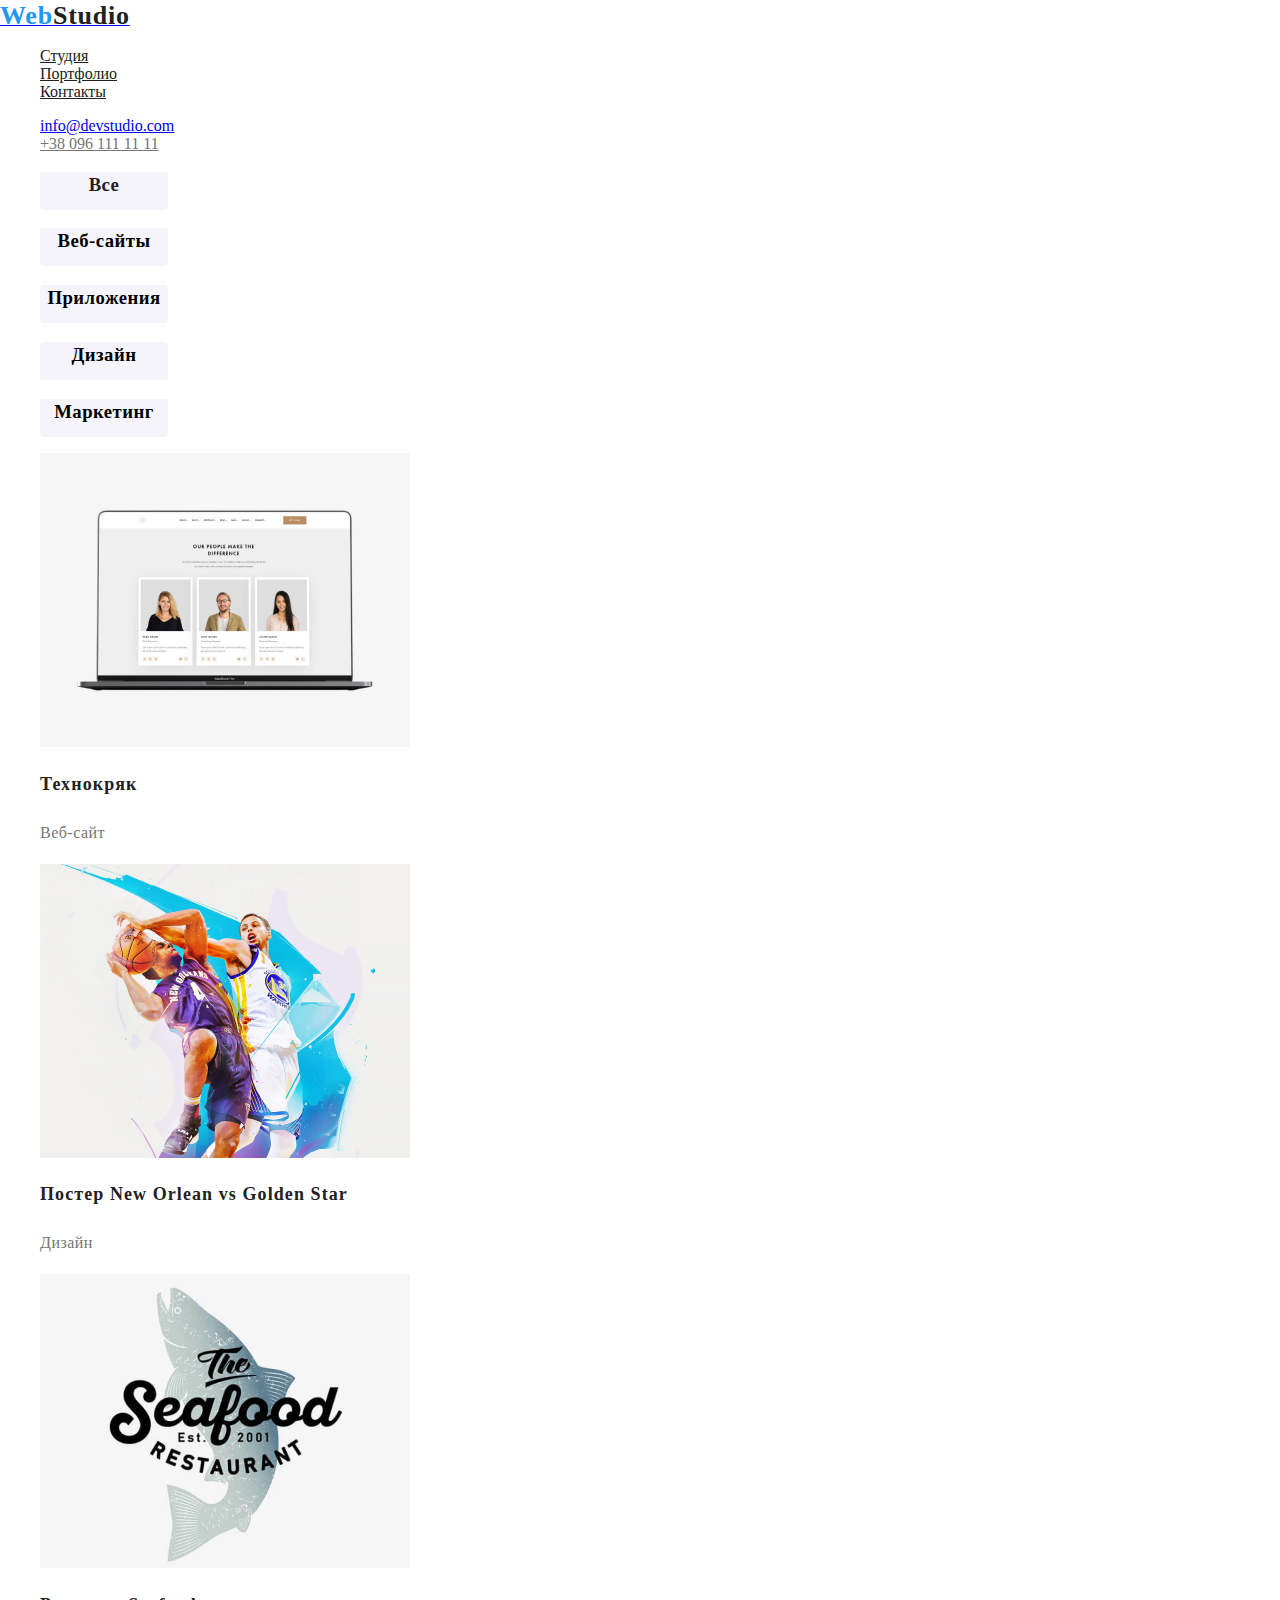
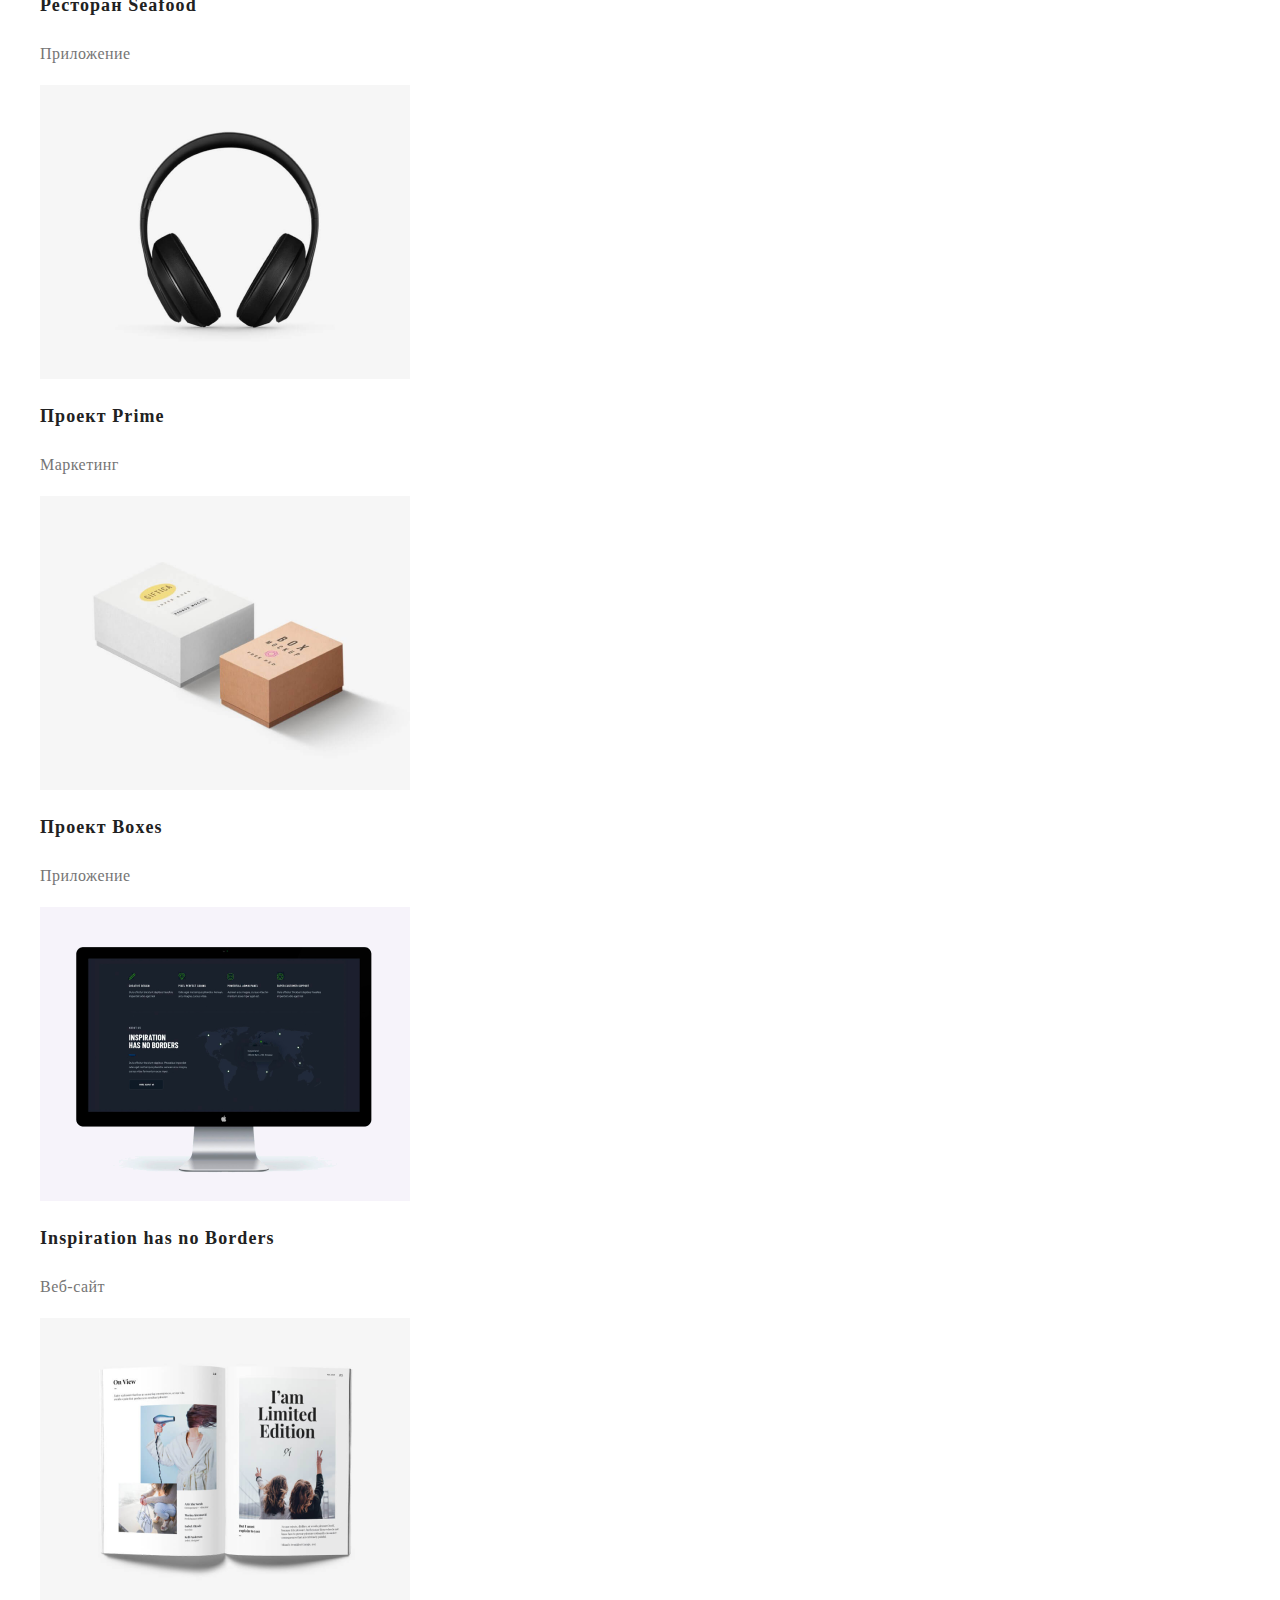
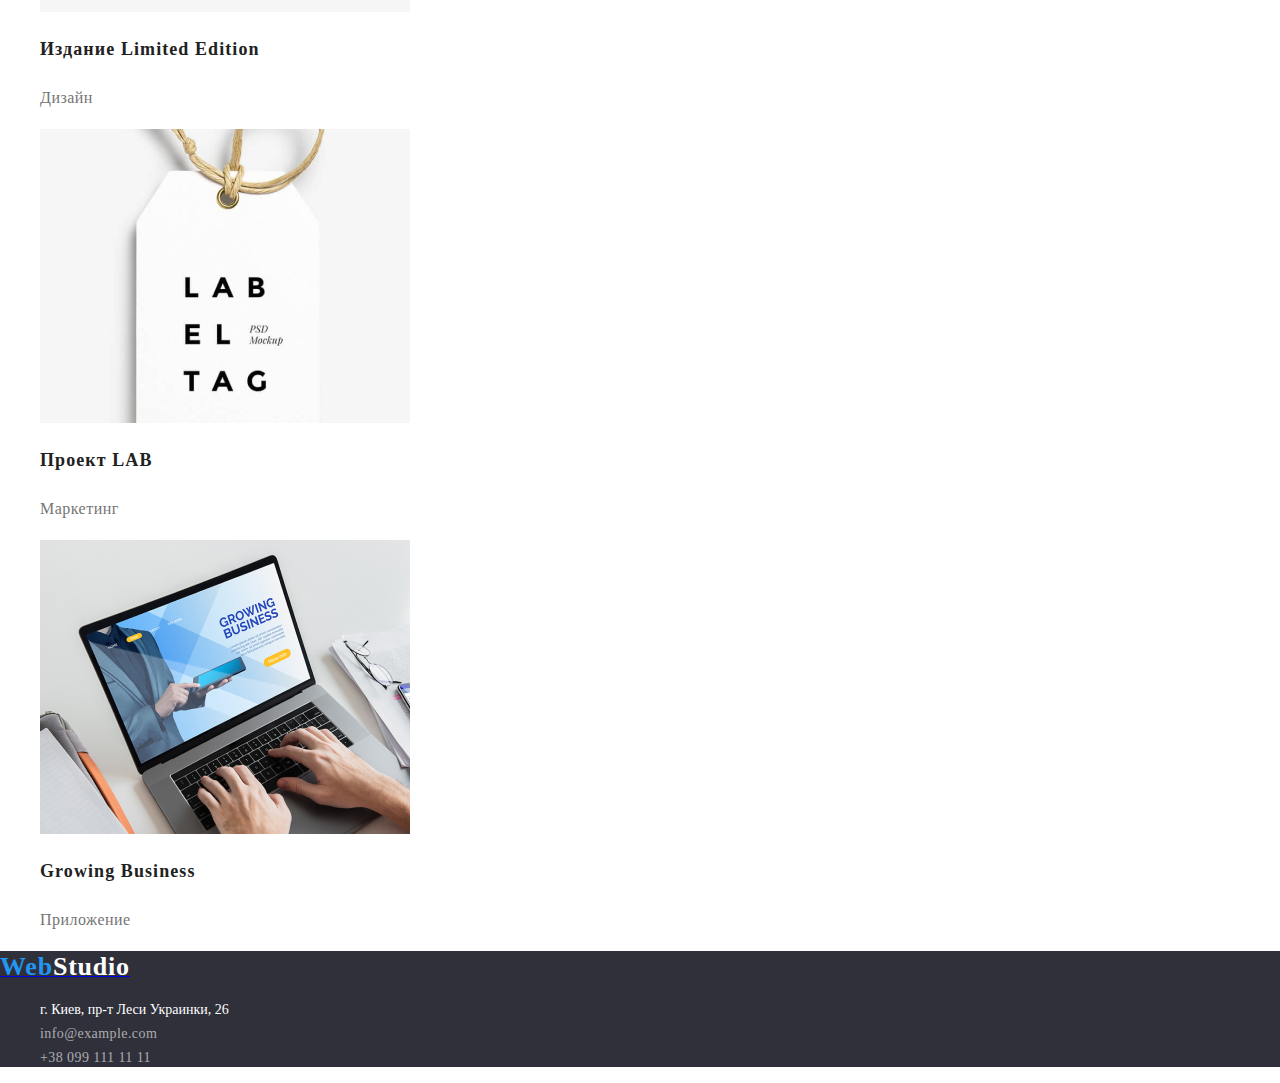
==== portfolio.html @ 40ae54cb "Update portfolio.html" ====
<!DOCTYPE html>
<html lang="ru">
<head>
    <meta charset="UTF-8">
    <meta name="viewport" content="width=device-width, initial-scale=1.0">
    <title>Portfolio</title>
    <link rel="stylesheet" href="./css/styles.css">
    <link rel="preconnect" href="https://fonts.gstatic.com">
    <link rel="stylesheet" href="https://cdnjs.cloudflare.com/ajax/libs/modern-normalize/1.0.0/modern-normalize.min.css"
        integrity="sha512-ISS7cAi1PEhQ8jnbJpJZMd29NlhNj4AWYyLOSp2CE/CsHxTCu+r+t0D2yoJudVrd0/8fTVPUVDzY5Tvli75u/g=="
        crossorigin="anonymous" />
</head>
<body>
<!--Шапка страницы-->
<header>
    <nav>
        <a href="/"> <span class="logo-blue">Web</span><span class="logo">Studio</span></a>
        <ul class="site-nav list">
            <li><a href="/index.html" class="link">Студия</a></li>
            <li><a href="/portfolio.html" class="link"> Портфолио</a></li>
            <li><a href="" class="link"> Контакты</a></li>
        </ul>
    </nav>
    <ul>
        <li><a href="mailto:info@devstudio.com"> info@devstudio.com</a></li>
        <li><a href="tel:+380961111111" class="phone">+38 096 111 11 11</a></li>
    </ul>
</header>
<section>
    <ul class="nomber">
        <li class="nomber-all"> <h3 class="link"> Все </h3> </li>
        <li class="nomber-veb"><h3 class="link">Веб-сайты</h3> </li>
        <li class="nomber-application"><h3 class="link">Приложения</h3> </li>
        <li class="nomber-design"><h3 class="link">Дизайн</h3> </li>
        <li class="nomber-marketing"><h3 class="link">Маркетинг</h3> </li>
    </ul>
</section>
<section class="text">
    <ul>
        <li>
            <img src="img/5.png" alt="изображен ноутбук с 3мя работниками">
        <h2 class="text2">Технокряк</h2>
        <p class="text3">Веб-сайт</p>
    </li>
    </ul>
    <ul>
        <li>
            <img src="img/6.png" alt="2 баскетболиста">
        <h2 class="text2">Постер New Orlean vs Golden Star</h2>
        <p class="text3">Дизайн</p>
    </li>
    </ul>
    <ul>
        <li>
            <img src="img/7.png" alt="аватар-рыба">
        <h2 class="text2">Ресторан Seafood</h2>
        <p class="text3">Приложение</p>
    </li>
    </ul>
    <ul>
        <li>
            <img src="img/8.png" alt="рисунок наушников">
        <h2 class="text2">Проект Prime</h2>
        <p class="text3">Маркетинг</p>
    </li>
    </ul>
    <ul>
        <li>
            <img src="img/9.png" alt="2 коробки">
        <h2 class="text2">Проект Boxes</h2>
        <p class="text3">Приложение</p>
    </li>
    </ul>
    <ul>
        <li>
            <img src="img/10.png" alt="монитор с картой">
        <h2 class="text2">Inspiration has no Borders</h2>
        <p class="text3">Веб-сайт</p>
    </li>
    </ul>
    <ul>
        <li>
            <img src="img/11.png" alt="раскрытая книга">
        <h2 class="text2">Издание Limited Edition</h2>
        <p class="text3">Дизайн</p>
    </li>
    </ul>
    <ul>
        <li>
            <img src="img/12.png" alt="бирка с 3 строками текста">
        <h2 class="text2">Проект LAB</h2>
        <p class="text3">Маркетинг</p>
    </li>
    </ul>
    <ul>
        <li>
            <img src="img/14.png" alt="открытый ноут, и руки человека на клаве">
        <h2 class="text2">Growing Business</h2>
        <p class="text3">Приложение</p>
    </li>
    </ul>
</section>
<!--Футер -->
<footer class="footer">
    <a href="/"> <span class="logo-blue">Web</span><span class="logo-whight">Studio</span></a>
    <ul>
        <li>
            <address class="address">г. Киев, пр-т Леси Украинки, 26</address>
        </li>
        <li class="mail">info@example.com</li>
        <li class="tel">+38 099 111 11 11</li>
    </ul>
</footer>
</body>
</html>
---- css/styles.css ----
/* Цвет основного текста #757575 */
/* Цвет вторичного текста #212121 */
/* Цвет основного фона белый  #E5E5E5 */
/* Цвет вторичного фона темный  #2F303A */
/* Цвет фона секции Команда-серый #F5F4FA */
/* Акцент  текст синий #2196F3 */
:root {
  --primary-text-color: #757575;
  --title-text-color: #212121;
  --accent-color: #2196f3;
  --background-color: #2f303a;
}
li {
  list-style-type: none;
}
body {
  margin: 0;
  font: Roboto;
}

.site-nav {
  color: var(--title-text-color);
}
.phone {
  color: var(--primary-text-color);
}
/* WebStudio */
.logo-blue {
  color: var(--accent-color);
  font: Raleway, sans-serfit;
  font-size: 26px;
  font-style: normal;
  font-weight: 700;
  line-height: 31px;
  letter-spacing: 0.03em;
  text-align: left;
}
.logo {
  color: var(--title-text-color);
  font-family: Oleo Script;
  font-size: 26px;
  font-style: normal;
  font-weight: 700;
  line-height: 31px;
  letter-spacing: 0.03em;
  text-align: left;
}
.site-nav .link {
  color: var(--title-text-color);
}
.site-nav .link:hover,
.site-nav .link:focus {
  color: var(--accent-color);
}
/* Герой */
.section-hero {
  background-color: var(--background-color);
}
/* Второй блок-work */
.work-name {
  width: 700;
  left: 215px;
  top: 774px;
  font-style: normal;
  font-size: 14px;
  line-height: 16px;
  letter-spacing: 0.03em;
}
.work-text {
  color: var(--primary-text-color);
  width: 400;
  height: 75px;
  left: 215px;
  top: 800px;
  font-style: normal;
  font-size: 14px;
  line-height: 24px;
  letter-spacing: 0.03em;
}

/* Эффективные решения для вашего бизнеса */
.section-text {
  color: white;
  font-style: normal;
  font-weight: 900;
  font-size: 44px;
  line-height: 60px;
  text-align: center;
}
.section-text1 {
  color: white;
  background: #2196f3;
  box-shadow: 0px 4px 4px rgba(0, 0, 0, 0.15);
  border-radius: 4px;
  width: 200px;
  height: 50px;
  left: 700px;
  top: 430px;
}
/* Чем мы занимаемся */
.title-text {
  width: 700;
  height: 42px;
  left: 612px;
  top: 969px;
  font-style: normal;
  font-size: 36px;
  line-height: 42px;
  text-align: center;
  letter-spacing: 0.03em;
  color: #212121;
}
/* Наша КОМАНДА */
.team {
  color: var(--title-text-color);
  font-style: normal;
  font-weight: 500;
  font-size: 16px;
  line-height: 19px;
  letter-spacing: 0.03em;
}
.specialty {
  color: var(--primary-text-color);
  font-style: normal;
  font-weight: normal;
  font-size: 16px;
  line-height: 19px;
}
/* Футер */
footer {
  background: #2f303a;
}
.logo-whight {
  color: white;
  font: Oleo Script;
  font-size: 26px;
  font-style: normal;
  font-weight: 700;
  line-height: 31px;
  letter-spacing: 0.03em;
  text-align: left;
}
.address {
  color: #fff;
  font-style: normal;
  font-weight: normal;
  font-size: 14px;
  line-height: 24px;
}
.mail {
  font-style: normal;
  font-weight: normal;
  font-size: 14px;
  line-height: 24px;
  letter-spacing: 0.03em;
  color: rgba(255, 255, 255, 0.6);
}
.tel {
  color: rgba(255, 255, 255, 0.6);
  height: 21px;
  width: 231px;
  left: 215px;
  top: 1799px;
  border-radius: nullpx;
  font-size: 14px;
  font-style: normal;
  font-weight: 400;
  line-height: 24px;
  letter-spacing: 0.03em;
  text-align: left;
}

/* Портфолио */
.nomber-all .link:hover,
.nomber-all .link:focus {
  color: var(--accent-color);
}
.nomber-all {
  color: var(--title-text-color);
  font-size: 16px;
  font-style: normal;
  font-weight: 500;
  line-height: 26px;
  letter-spacing: 0.03em;
  background: #f5f4fa;
  border-radius: 4px;
  width: 128px;
  height: 38px;
  left: 576px;
  top: 174px;
  text-align: center;
}
.nomber-veb .link:hover,
.nomber-veb .link:focus {
  color: var(--accent-color);
}
.nomber-veb {
  font-size: 16px;
  font-style: normal;
  font-weight: 500;
  line-height: 26px;
  letter-spacing: 0.03em;
  text-align: center;
  width: 128px;
  height: 38px;
  left: 576px;
  top: 174px;

  background: #f5f4fa;
  border-radius: 4px;
}
.nomber-application .link:hover,
.nomber-application .link:focus {
  color: var(--accent-color);
}
.nomber-application {
  font-size: 16px;
  font-style: normal;
  font-weight: 500;
  line-height: 26px;
  letter-spacing: 0.03em;
  text-align: center;
  width: 128px;
  height: 38px;
  left: 576px;
  top: 174px;

  background: #f5f4fa;
  border-radius: 4px;
}
.nomber-design .link:hover,
.nomber-design .link:focus {
  color: var(--accent-color);
}
.nomber-design {
  font-size: 16px;
  font-style: normal;
  font-weight: 500;
  line-height: 26px;
  letter-spacing: 0.03em;
  text-align: center;
  width: 128px;
  height: 38px;
  left: 576px;
  top: 174px;

  background: #f5f4fa;
  border-radius: 4px;
}
.nomber-marketing .link:hover,
.nomber-marketing .link:focus {
  color: var(--accent-color);
}
.nomber-marketing {
  font-size: 16px;
  font-style: normal;
  font-weight: 500;
  line-height: 26px;
  letter-spacing: 0.03em;
  text-align: center;
  width: 128px;
  height: 38px;
  left: 576px;
  top: 174px;

  background: #f5f4fa;
  border-radius: 4px;
}

/* Сектор текст и картинки */
.text2 {
  color: var(--title-text-color);
  height: 36px;
  width: 322px;
  left: 239px;
  top: 1444px;
  font-size: 18px;
  font-style: normal;
  font-weight: 700;
  line-height: 36px;
  letter-spacing: 0.06em;
  text-align: left;
}
.text3 {
  color: var(--primary-text-color);
  height: 30px;
  width: 322px;
  left: 239px;
  top: 1484px;
  font-size: 16px;
  font-style: normal;
  font-weight: 400;
  line-height: 30px;
  letter-spacing: 0.03em;
  text-align: left;
}
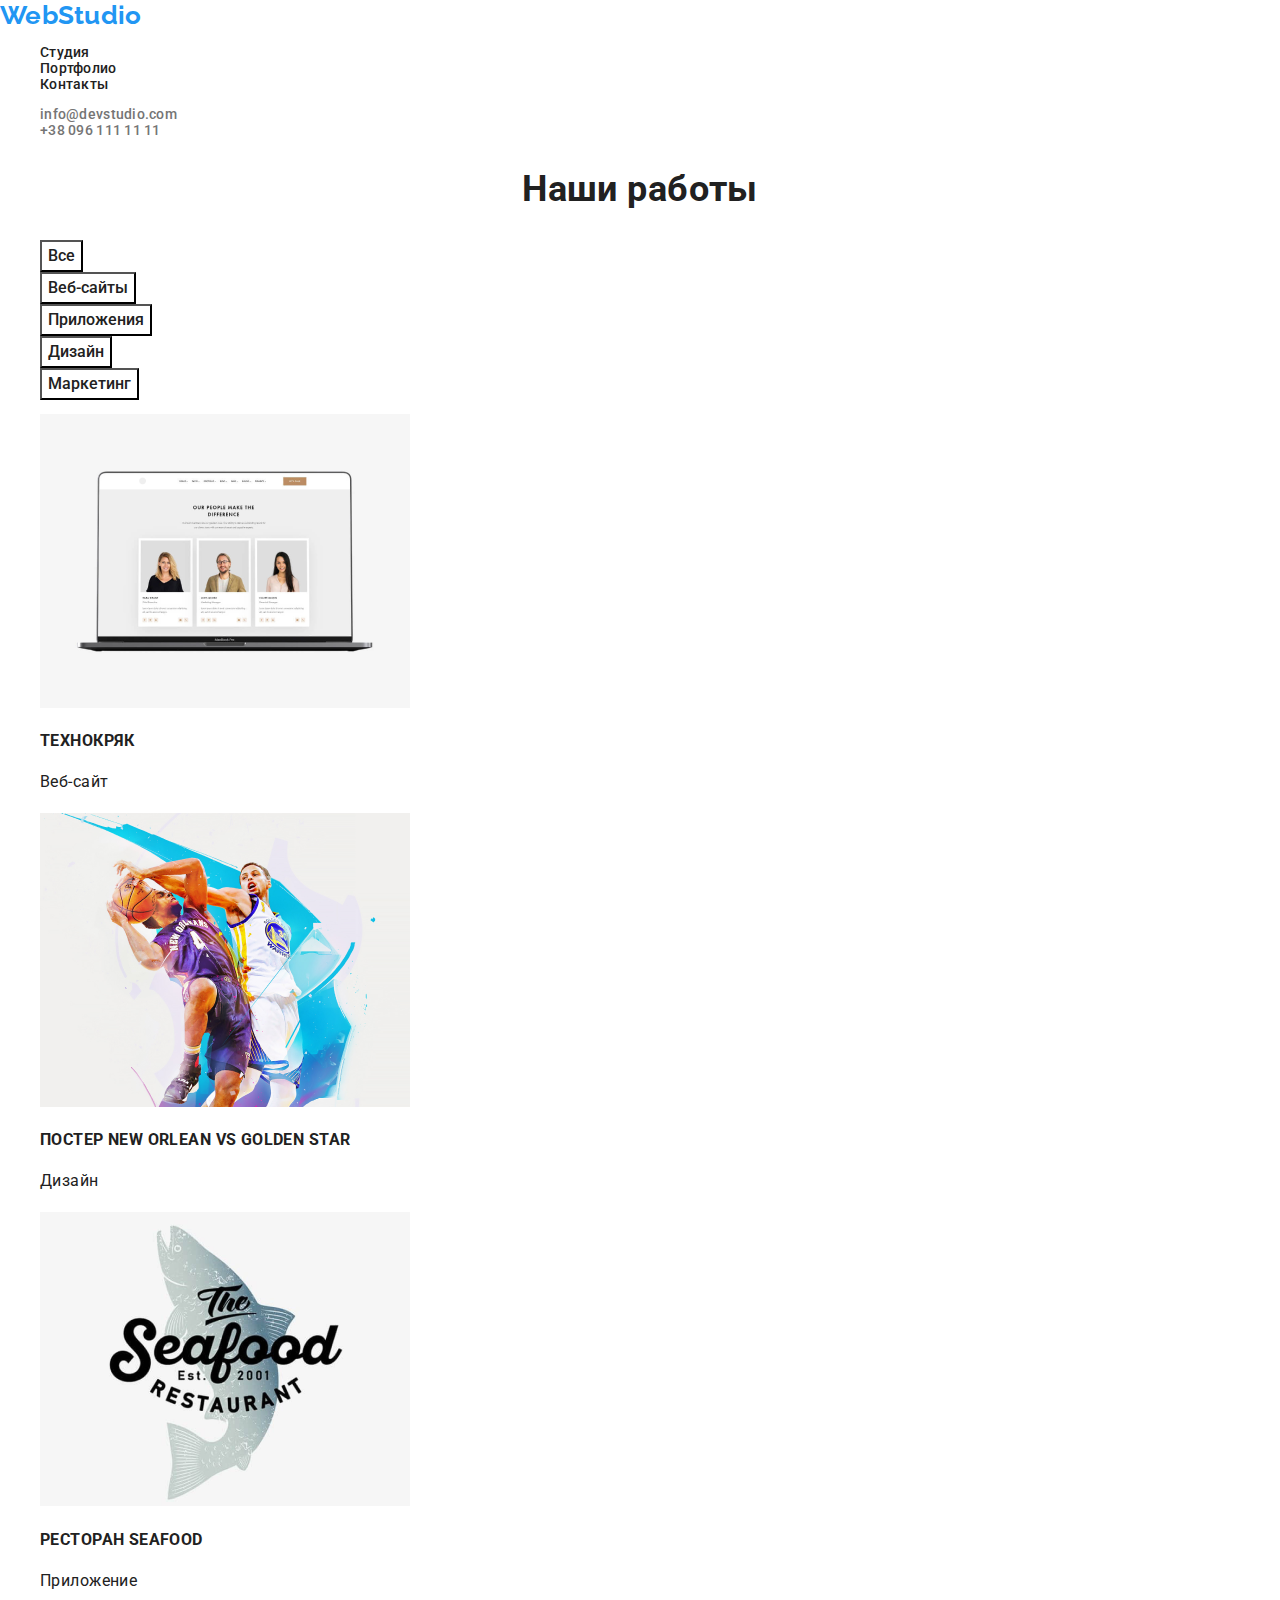
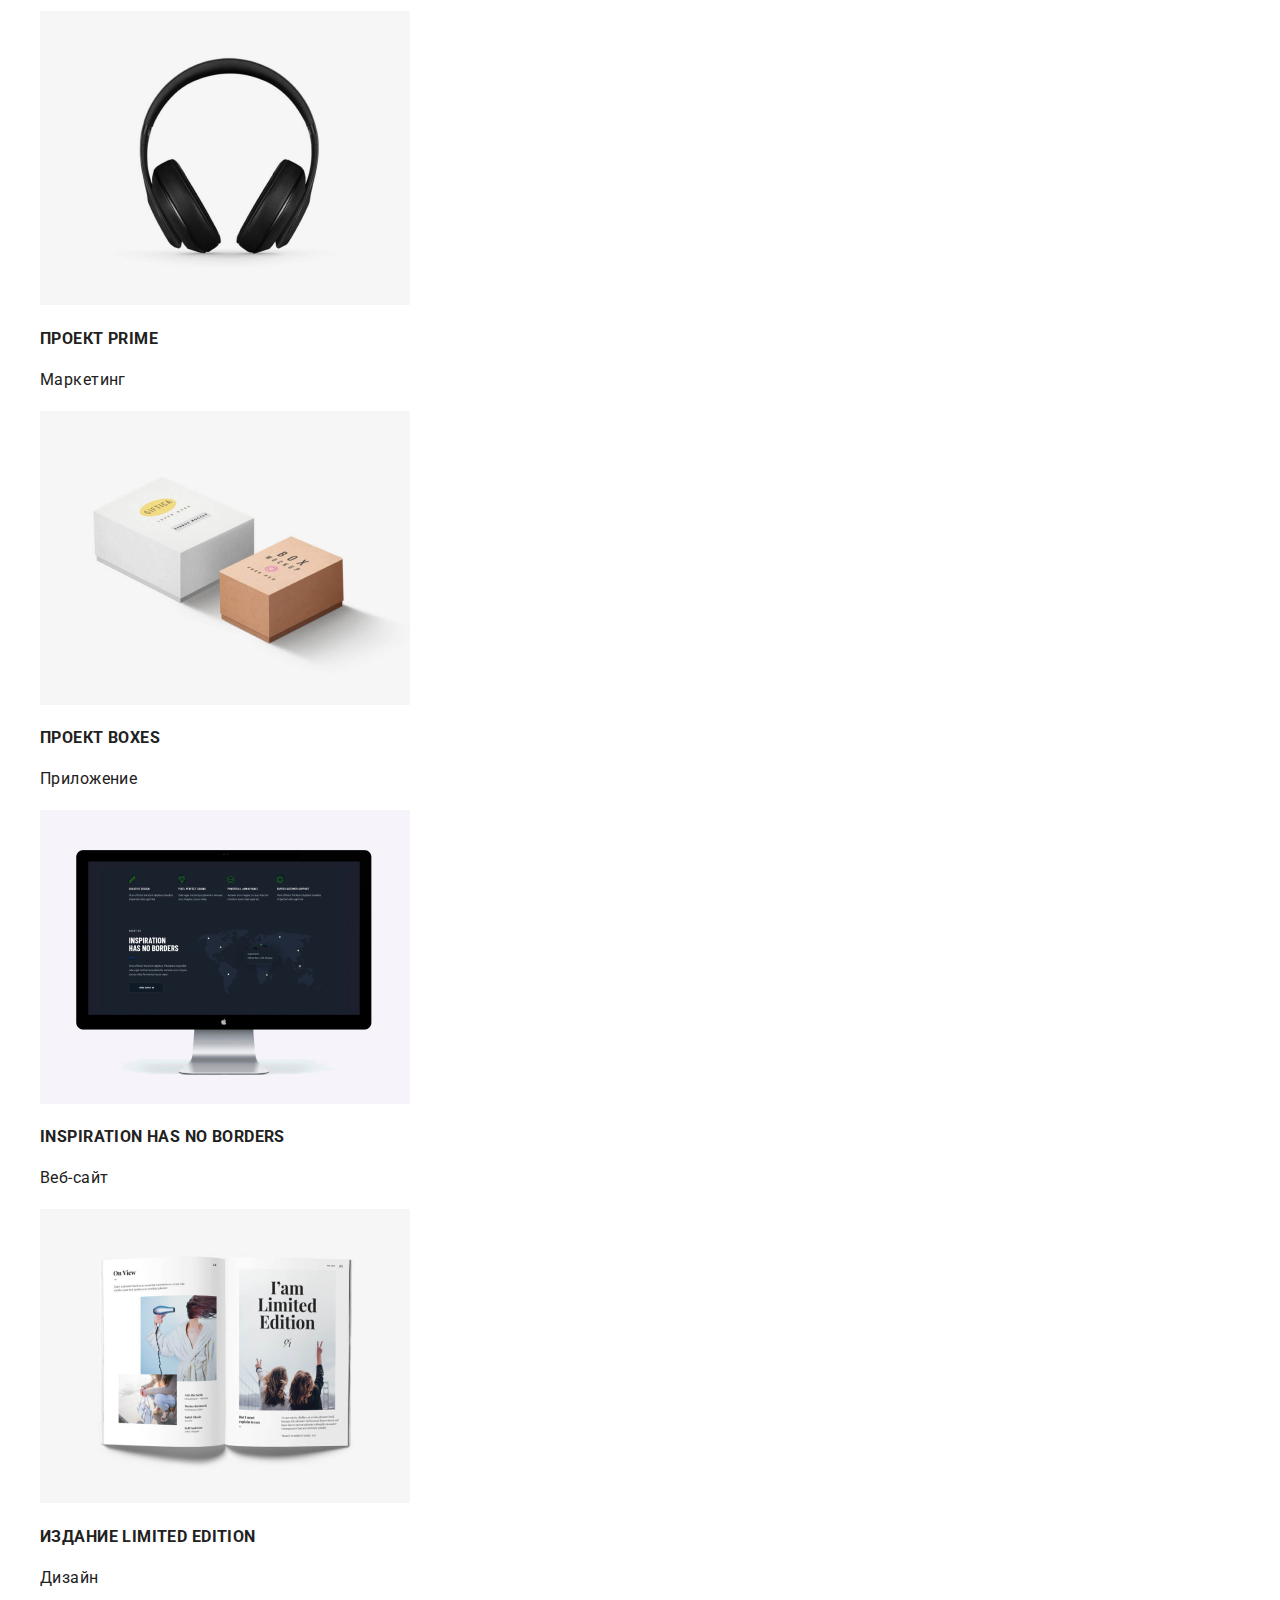
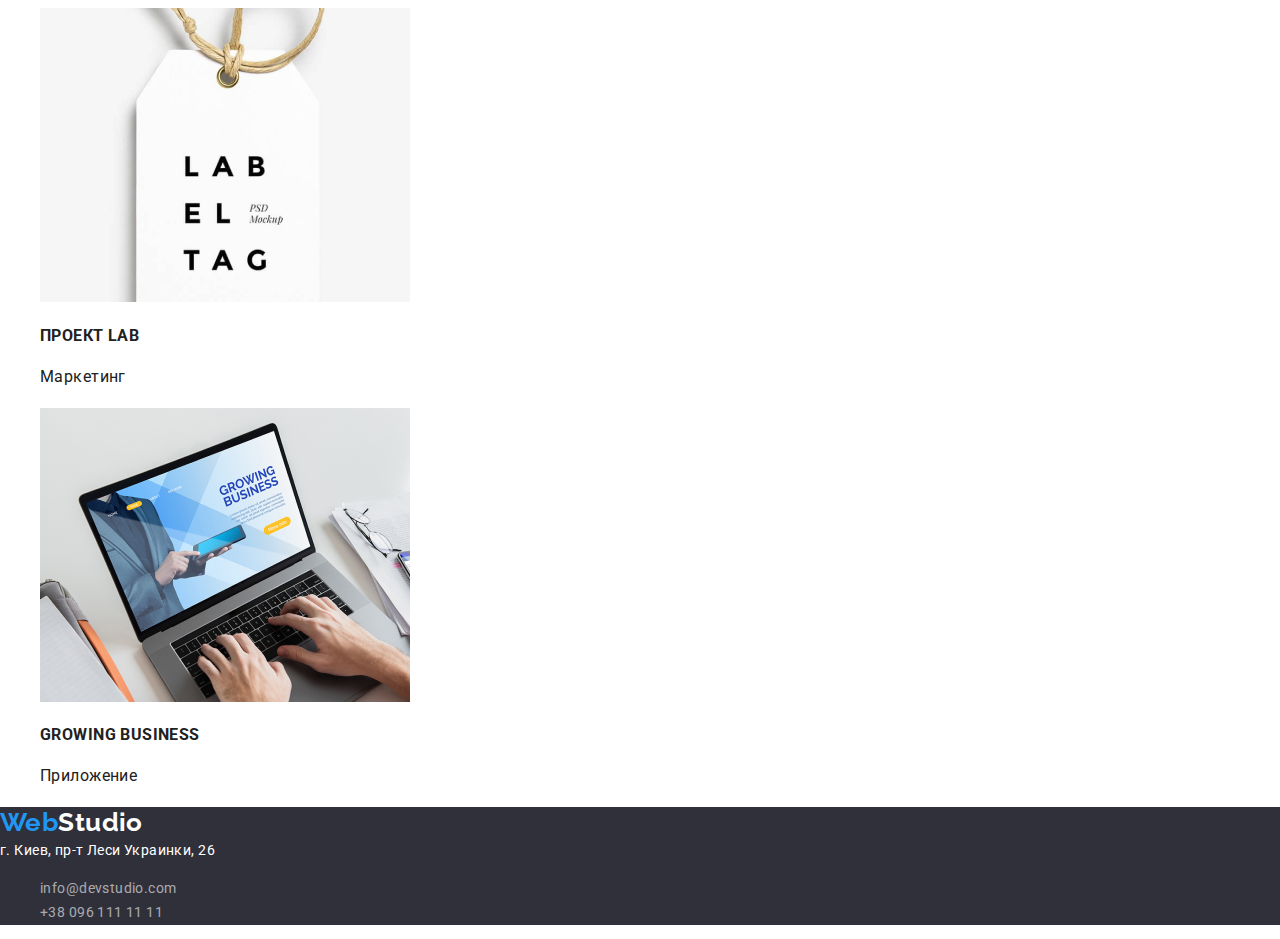
==== commit f89d9f19: "добавил мейн и подключил шрифт" ====
--- a/portfolio.html
+++ b/portfolio.html
@@ -1,115 +1,139 @@
 <!DOCTYPE html>
 <html lang="ru">
+
 <head>
-    <meta charset="UTF-8">
-    <meta name="viewport" content="width=device-width, initial-scale=1.0">
-    <title>Portfolio</title>
-    <link rel="stylesheet" href="./css/styles.css">
-    <link rel="preconnect" href="https://fonts.gstatic.com">
-    <link rel="stylesheet" href="https://cdnjs.cloudflare.com/ajax/libs/modern-normalize/1.0.0/modern-normalize.min.css"
-        integrity="sha512-ISS7cAi1PEhQ8jnbJpJZMd29NlhNj4AWYyLOSp2CE/CsHxTCu+r+t0D2yoJudVrd0/8fTVPUVDzY5Tvli75u/g=="
-        crossorigin="anonymous" />
+    <meta charset="UTF-8" />
+    <meta name="viewport" content="width=device-width, initial-scale=1.0" />
+    <title>Портфолио</title>
+    <link rel="stylesheet"
+        href="https://cdnjs.cloudflare.com/ajax/libs/modern-normalize/1.0.0/modern-normalize.min.css" />
+    <link rel="preconnect" href="https://fonts.gstatic.com" />
+    <link
+        href="https://fonts.googleapis.com/css2?family=Raleway:wght@700&family=Roboto:wght@400;500;700;900&display=swap"
+        rel="stylesheet" />
+    <link rel="stylesheet" href="./css/styles.css" />
 </head>
+
 <body>
-<!--Шапка страницы-->
-<header>
-    <nav>
-        <a href="/"> <span class="logo-blue">Web</span><span class="logo">Studio</span></a>
-        <ul class="site-nav list">
-            <li><a href="/index.html" class="link">Студия</a></li>
-            <li><a href="/portfolio.html" class="link"> Портфолио</a></li>
-            <li><a href="" class="link"> Контакты</a></li>
+    <!--Шапка-->
+    <header class="page-header">
+        <nav>
+            <a href="" class="logo-top"><span class="logoWeb">Web</span>Studio</a>
+            <ul class="site-nav">
+                <li><a href="./index.html">Студия</a></li>
+                <li><a href="./portfolio.html" class="current-link">Портфолио</a></li>
+                <li><a href="">Контакты</a></li>
+            </ul>
+        </nav>
+
+        <ul class="page-contacts-top">
+            <li>
+                <a href="mailto:info@devstudio.com" class="page-contacts-top-link">info@devstudio.com</a>
+            </li>
+            <li>
+                <a href="tel:+380961111111" class="page-contacts-top-link">+38 096 111 11 11</a>
+            </li>
         </ul>
-    </nav>
-    <ul>
-        <li><a href="mailto:info@devstudio.com"> info@devstudio.com</a></li>
-        <li><a href="tel:+380961111111" class="phone">+38 096 111 11 11</a></li>
-    </ul>
-</header>
-<section>
-    <ul class="nomber">
-        <li class="nomber-all"> <h3 class="link"> Все </h3> </li>
-        <li class="nomber-veb"><h3 class="link">Веб-сайты</h3> </li>
-        <li class="nomber-application"><h3 class="link">Приложения</h3> </li>
-        <li class="nomber-design"><h3 class="link">Дизайн</h3> </li>
-        <li class="nomber-marketing"><h3 class="link">Маркетинг</h3> </li>
-    </ul>
-</section>
-<section class="text">
-    <ul>
-        <li>
-            <img src="img/5.png" alt="изображен ноутбук с 3мя работниками">
-        <h2 class="text2">Технокряк</h2>
-        <p class="text3">Веб-сайт</p>
-    </li>
-    </ul>
-    <ul>
-        <li>
-            <img src="img/6.png" alt="2 баскетболиста">
-        <h2 class="text2">Постер New Orlean vs Golden Star</h2>
-        <p class="text3">Дизайн</p>
-    </li>
-    </ul>
-    <ul>
-        <li>
-            <img src="img/7.png" alt="аватар-рыба">
-        <h2 class="text2">Ресторан Seafood</h2>
-        <p class="text3">Приложение</p>
-    </li>
-    </ul>
-    <ul>
-        <li>
-            <img src="img/8.png" alt="рисунок наушников">
-        <h2 class="text2">Проект Prime</h2>
-        <p class="text3">Маркетинг</p>
-    </li>
-    </ul>
-    <ul>
-        <li>
-            <img src="img/9.png" alt="2 коробки">
-        <h2 class="text2">Проект Boxes</h2>
-        <p class="text3">Приложение</p>
-    </li>
-    </ul>
-    <ul>
-        <li>
-            <img src="img/10.png" alt="монитор с картой">
-        <h2 class="text2">Inspiration has no Borders</h2>
-        <p class="text3">Веб-сайт</p>
-    </li>
-    </ul>
-    <ul>
-        <li>
-            <img src="img/11.png" alt="раскрытая книга">
-        <h2 class="text2">Издание Limited Edition</h2>
-        <p class="text3">Дизайн</p>
-    </li>
-    </ul>
-    <ul>
-        <li>
-            <img src="img/12.png" alt="бирка с 3 строками текста">
-        <h2 class="text2">Проект LAB</h2>
-        <p class="text3">Маркетинг</p>
-    </li>
-    </ul>
-    <ul>
-        <li>
-            <img src="img/14.png" alt="открытый ноут, и руки человека на клаве">
-        <h2 class="text2">Growing Business</h2>
-        <p class="text3">Приложение</p>
-    </li>
-    </ul>
-</section>
-<!--Футер -->
-<footer class="footer">
-    <a href="/"> <span class="logo-blue">Web</span><span class="logo-whight">Studio</span></a>
-    <ul>
-        <li>
-            <address class="address">г. Киев, пр-т Леси Украинки, 26</address>
-        </li>
-        <li class="mail">info@example.com</li>
-        <li class="tel">+38 099 111 11 11</li>
-    </ul>
-</footer>
+    </header>
+
+    <main>
+        <!--Виды работ студии-->
+        <section class="works">
+            <h2 class="work-title">Наши работы</h2>
+            <ul>
+                <li><button type="button" class="works-button">Все</button></li>
+                <li><button type="button" class="works-button">Веб-сайты</button></li>
+                <li>
+                    <button type="button" class="works-button">Приложения</button>
+                </li>
+                <li><button type="button" class="works-button">Дизайн</button></li>
+                <li><button type="button" class="works-button">Маркетинг</button></li>
+            </ul>
+        </section>
+
+        <!--Лучшие работы студии-->
+        <section class="best-works">
+            <ul>
+                <li>
+                    <a href="">
+                        <img src="./img/5.png" alt="Фото работников" />
+                        <h3 class="work-item">Технокряк</h3>
+                        <p class="work-content">Веб-сайт</p>
+                    </a>
+                </li>
+                <li>
+                    <a href="">
+                        <img src="./img/6.png" alt="Баскетболисты" />
+                        <h3 class="work-item">Постер New Orlean vs Golden Star</h3>
+                        <p class="work-content">Дизайн</p>
+                    </a>
+                </li>
+                <li>
+                    <a href="">
+                        <img src="./img/7.png" alt="Логотип-рыбы" />
+                        <h3 class="work-item">Ресторан Seafood</h3>
+                        <p class="work-content">Приложение</p>
+                    </a>
+                </li>
+                <li>
+                    <a href="">
+                        <img src="./img/8.png" alt="Наушники" />
+                        <h3 class="work-item">Проект Prime</h3>
+                        <p class="work-content">Маркетинг</p>
+                    </a>
+                </li>
+                <li>
+                    <a href="">
+                        <img src="./img/9.png" alt="Две коробки" />
+                        <h3 class="work-item">Проект Boxes</h3>
+                        <p class="work-content">Приложение</p>
+                    </a>
+                </li>
+                <li>
+                    <a href="">
+                        <img src="./img/10.png" alt="Монитор" />
+                        <h3 class="work-item">Inspiration has no Borders</h3>
+                        <p class="work-content">Веб-сайт</p>
+                    </a>
+                </li>
+                <li>
+                    <a href="">
+                        <img src="./img/11.png" alt="книга" />
+                        <h3 class="work-item">Издание Limited Edition</h3>
+                        <p class="work-content">Дизайн</p>
+                    </a>
+                </li>
+                <li>
+                    <a href="">
+                        <img src="./img/12.png" alt="Бирка с 3 элементами" />
+                        <h3 class="work-item">Проект LAB</h3>
+                        <p class="work-content">Маркетинг</p>
+                    </a>
+                </li>
+                <li>
+                    <a href="">
+                        <img src="./img/14.png" alt="Человек печатает на ноутбуке" />
+                        <h3 class="work-item">Growing Business</h3>
+                        <p class="work-content">Приложение</p>
+                    </a>
+                </li>
+            </ul>
+        </section>
+    </main>
+
+    <!--Футер-->
+    <footer>
+        <a href="" class="logo-footer"><span class="logoWeb">Web</span>Studio</a>
+        <address>г. Киев, пр-т Леси Украинки, 26</address>
+        <ul class="page-contacts-footer">
+            <li>
+                <a href="mailto:info@devstudio.com" class="page-contacts-footer-link">info@devstudio.com</a>
+            </li>
+            <li>
+                <a href="tel:+380961111111" class="page-contacts-footer-link">+38 096 111 11 11</a>
+            </li>
+        </ul>
+    </footer>
 </body>
+
 </html>--- a/css/styles.css
+++ b/css/styles.css
@@ -1,296 +1,163 @@
-/* Цвет основного текста #757575 */
-/* Цвет вторичного текста #212121 */
-/* Цвет основного фона белый  #E5E5E5 */
-/* Цвет вторичного фона темный  #2F303A */
-/* Цвет фона секции Команда-серый #F5F4FA */
-/* Акцент  текст синий #2196F3 */
+/*цвет текста 
+Главныйцвет #212121 
+Вторичный #757575 */
+
+/*цвет фон 
+основной #E5E5E5 
+вторичный #2F303A */
+
 :root {
   --primary-text-color: #757575;
   --title-text-color: #212121;
+  --white-text-color: #ffffff;
   --accent-color: #2196f3;
-  --background-color: #2f303a;
-}
-li {
-  list-style-type: none;
-}
-body {
-  margin: 0;
-  font: Roboto;
+
+  --main-background-color: #ffffff;
+  --sec-background-color: #2f303a;
+  --team-background-color: #f5f4fa;
 }
 
-.site-nav {
+body {
+  font-family: "Roboto", sans-serif;
+  font-weight: 400;
+  font-size: 14px;
+  line-height: 1.71;
+  letter-spacing: 0.03em;
+  color: var(--primary-text-color);
+  background-color: var(--main-background-color);
+}
+button {
+  font-family: inherit;
+}
+ul {
+  list-style: none;
+}
+a {
+  text-decoration: none;
   color: var(--title-text-color);
 }
-.phone {
+
+/*Шапка*/
+
+.page-header {
+  font-weight: 500;
+  line-height: 1.14;
+  letter-spacing: 0.02em;
+  color: var(--title-text-color);
+}
+.page-header :hover,
+.page-header :focus {
+  color: var(--accent-color);
+}
+.logo-top {
+  font-family: "Raleway", sans-serif;
+  font-weight: 700;
+  font-size: 26px;
+  line-height: 1.19;
+  color: #000000;
+}
+.logoWeb {
+  color: #2196f3;
+}
+.page-contacts-top-link {
   color: var(--primary-text-color);
 }
-/* WebStudio */
-.logo-blue {
-  color: var(--accent-color);
-  font: Raleway, sans-serfit;
+/*заказать услугу*/
+.order {
+  background-color: var(--sec-background-color);
+}
+.order-title {
+  color: var(--white-text-color);
+  font-weight: 900;
+  font-size: 44px;
+  line-height: 1.36;
+  text-align: center;
+  letter-spacing: 0.06em;
+  text-transform: uppercase;
+}
+.order-button {
+  color: var(--white-text-color);
+  font-weight: 700;
+  font-size: 16px;
+  line-height: 1.87;
+  background-color: var(--accent-color);
+}
+.order-button:hover,
+.order-button:focus {
+  color: var(--white-text-color);
+}
+
+/*секция */
+.offer-title,
+.team-title,
+.work-title {
+  color: var(--title-text-color);
+  font-weight: 700;
+  font-size: 36px;
+  line-height: 1.16;
+  text-align: center;
+}
+
+.advantages-item,
+.team-item,
+.work-item {
+  color: var(--title-text-color);
+  font-weight: 700;
+  line-height: 1.14;
+  text-transform: uppercase;
+}
+
+.team {
+  background-color: var(--team-background-color);
+}
+.team-content,
+.work-content {
+  font-size: 16px;
+  line-height: 1.18;
+}
+
+.work-content {
+  line-height: 1.87;
+}
+
+.works-button {
+  color: var(--title-text-color);
+  font-weight: 500;
+  font-size: 16px;
+  line-height: 1.62;
+  text-align: center;
+  background-color: var(--add-background-color);
+}
+
+.works-button:hover,
+.works-button:focus {
+  color: var(--white-text-color);
+  background-color: var(--accent-color);
+}
+
+/*Футер*/
+
+footer {
+  color: var(--white-text-color);
+  line-height: 1.71;
+  background-color: var(--sec-background-color);
+}
+.logo-footer {
+  font-family: "Raleway", sans-serif;
+  font-weight: 700;
   font-size: 26px;
+  line-height: 1.19;
+  color: var(--white-text-color);
+}
+address {
+  text-decoration: none;
   font-style: normal;
-  font-weight: 700;
-  line-height: 31px;
-  letter-spacing: 0.03em;
-  text-align: left;
 }
-.logo {
-  color: var(--title-text-color);
-  font-family: Oleo Script;
-  font-size: 26px;
-  font-style: normal;
-  font-weight: 700;
-  line-height: 31px;
-  letter-spacing: 0.03em;
-  text-align: left;
-}
-.site-nav .link {
-  color: var(--title-text-color);
-}
-.site-nav .link:hover,
-.site-nav .link:focus {
+
+.page-contacts-footer :hover,
+.page-contacts-footer :focus {
   color: var(--accent-color);
 }
-/* Герой */
-.section-hero {
-  background-color: var(--background-color);
-}
-/* Второй блок-work */
-.work-name {
-  width: 700;
-  left: 215px;
-  top: 774px;
-  font-style: normal;
-  font-size: 14px;
-  line-height: 16px;
-  letter-spacing: 0.03em;
-}
-.work-text {
-  color: var(--primary-text-color);
-  width: 400;
-  height: 75px;
-  left: 215px;
-  top: 800px;
-  font-style: normal;
-  font-size: 14px;
-  line-height: 24px;
-  letter-spacing: 0.03em;
-}
-
-/* Эффективные решения для вашего бизнеса */
-.section-text {
-  color: white;
-  font-style: normal;
-  font-weight: 900;
-  font-size: 44px;
-  line-height: 60px;
-  text-align: center;
-}
-.section-text1 {
-  color: white;
-  background: #2196f3;
-  box-shadow: 0px 4px 4px rgba(0, 0, 0, 0.15);
-  border-radius: 4px;
-  width: 200px;
-  height: 50px;
-  left: 700px;
-  top: 430px;
-}
-/* Чем мы занимаемся */
-.title-text {
-  width: 700;
-  height: 42px;
-  left: 612px;
-  top: 969px;
-  font-style: normal;
-  font-size: 36px;
-  line-height: 42px;
-  text-align: center;
-  letter-spacing: 0.03em;
-  color: #212121;
-}
-/* Наша КОМАНДА */
-.team {
-  color: var(--title-text-color);
-  font-style: normal;
-  font-weight: 500;
-  font-size: 16px;
-  line-height: 19px;
-  letter-spacing: 0.03em;
-}
-.specialty {
-  color: var(--primary-text-color);
-  font-style: normal;
-  font-weight: normal;
-  font-size: 16px;
-  line-height: 19px;
-}
-/* Футер */
-footer {
-  background: #2f303a;
-}
-.logo-whight {
-  color: white;
-  font: Oleo Script;
-  font-size: 26px;
-  font-style: normal;
-  font-weight: 700;
-  line-height: 31px;
-  letter-spacing: 0.03em;
-  text-align: left;
-}
-.address {
-  color: #fff;
-  font-style: normal;
-  font-weight: normal;
-  font-size: 14px;
-  line-height: 24px;
-}
-.mail {
-  font-style: normal;
-  font-weight: normal;
-  font-size: 14px;
-  line-height: 24px;
-  letter-spacing: 0.03em;
+.page-contacts-footer-link {
   color: rgba(255, 255, 255, 0.6);
 }
-.tel {
-  color: rgba(255, 255, 255, 0.6);
-  height: 21px;
-  width: 231px;
-  left: 215px;
-  top: 1799px;
-  border-radius: nullpx;
-  font-size: 14px;
-  font-style: normal;
-  font-weight: 400;
-  line-height: 24px;
-  letter-spacing: 0.03em;
-  text-align: left;
-}
-
-/* Портфолио */
-.nomber-all .link:hover,
-.nomber-all .link:focus {
-  color: var(--accent-color);
-}
-.nomber-all {
-  color: var(--title-text-color);
-  font-size: 16px;
-  font-style: normal;
-  font-weight: 500;
-  line-height: 26px;
-  letter-spacing: 0.03em;
-  background: #f5f4fa;
-  border-radius: 4px;
-  width: 128px;
-  height: 38px;
-  left: 576px;
-  top: 174px;
-  text-align: center;
-}
-.nomber-veb .link:hover,
-.nomber-veb .link:focus {
-  color: var(--accent-color);
-}
-.nomber-veb {
-  font-size: 16px;
-  font-style: normal;
-  font-weight: 500;
-  line-height: 26px;
-  letter-spacing: 0.03em;
-  text-align: center;
-  width: 128px;
-  height: 38px;
-  left: 576px;
-  top: 174px;
-
-  background: #f5f4fa;
-  border-radius: 4px;
-}
-.nomber-application .link:hover,
-.nomber-application .link:focus {
-  color: var(--accent-color);
-}
-.nomber-application {
-  font-size: 16px;
-  font-style: normal;
-  font-weight: 500;
-  line-height: 26px;
-  letter-spacing: 0.03em;
-  text-align: center;
-  width: 128px;
-  height: 38px;
-  left: 576px;
-  top: 174px;
-
-  background: #f5f4fa;
-  border-radius: 4px;
-}
-.nomber-design .link:hover,
-.nomber-design .link:focus {
-  color: var(--accent-color);
-}
-.nomber-design {
-  font-size: 16px;
-  font-style: normal;
-  font-weight: 500;
-  line-height: 26px;
-  letter-spacing: 0.03em;
-  text-align: center;
-  width: 128px;
-  height: 38px;
-  left: 576px;
-  top: 174px;
-
-  background: #f5f4fa;
-  border-radius: 4px;
-}
-.nomber-marketing .link:hover,
-.nomber-marketing .link:focus {
-  color: var(--accent-color);
-}
-.nomber-marketing {
-  font-size: 16px;
-  font-style: normal;
-  font-weight: 500;
-  line-height: 26px;
-  letter-spacing: 0.03em;
-  text-align: center;
-  width: 128px;
-  height: 38px;
-  left: 576px;
-  top: 174px;
-
-  background: #f5f4fa;
-  border-radius: 4px;
-}
-
-/* Сектор текст и картинки */
-.text2 {
-  color: var(--title-text-color);
-  height: 36px;
-  width: 322px;
-  left: 239px;
-  top: 1444px;
-  font-size: 18px;
-  font-style: normal;
-  font-weight: 700;
-  line-height: 36px;
-  letter-spacing: 0.06em;
-  text-align: left;
-}
-.text3 {
-  color: var(--primary-text-color);
-  height: 30px;
-  width: 322px;
-  left: 239px;
-  top: 1484px;
-  font-size: 16px;
-  font-style: normal;
-  font-weight: 400;
-  line-height: 30px;
-  letter-spacing: 0.03em;
-  text-align: left;
-}
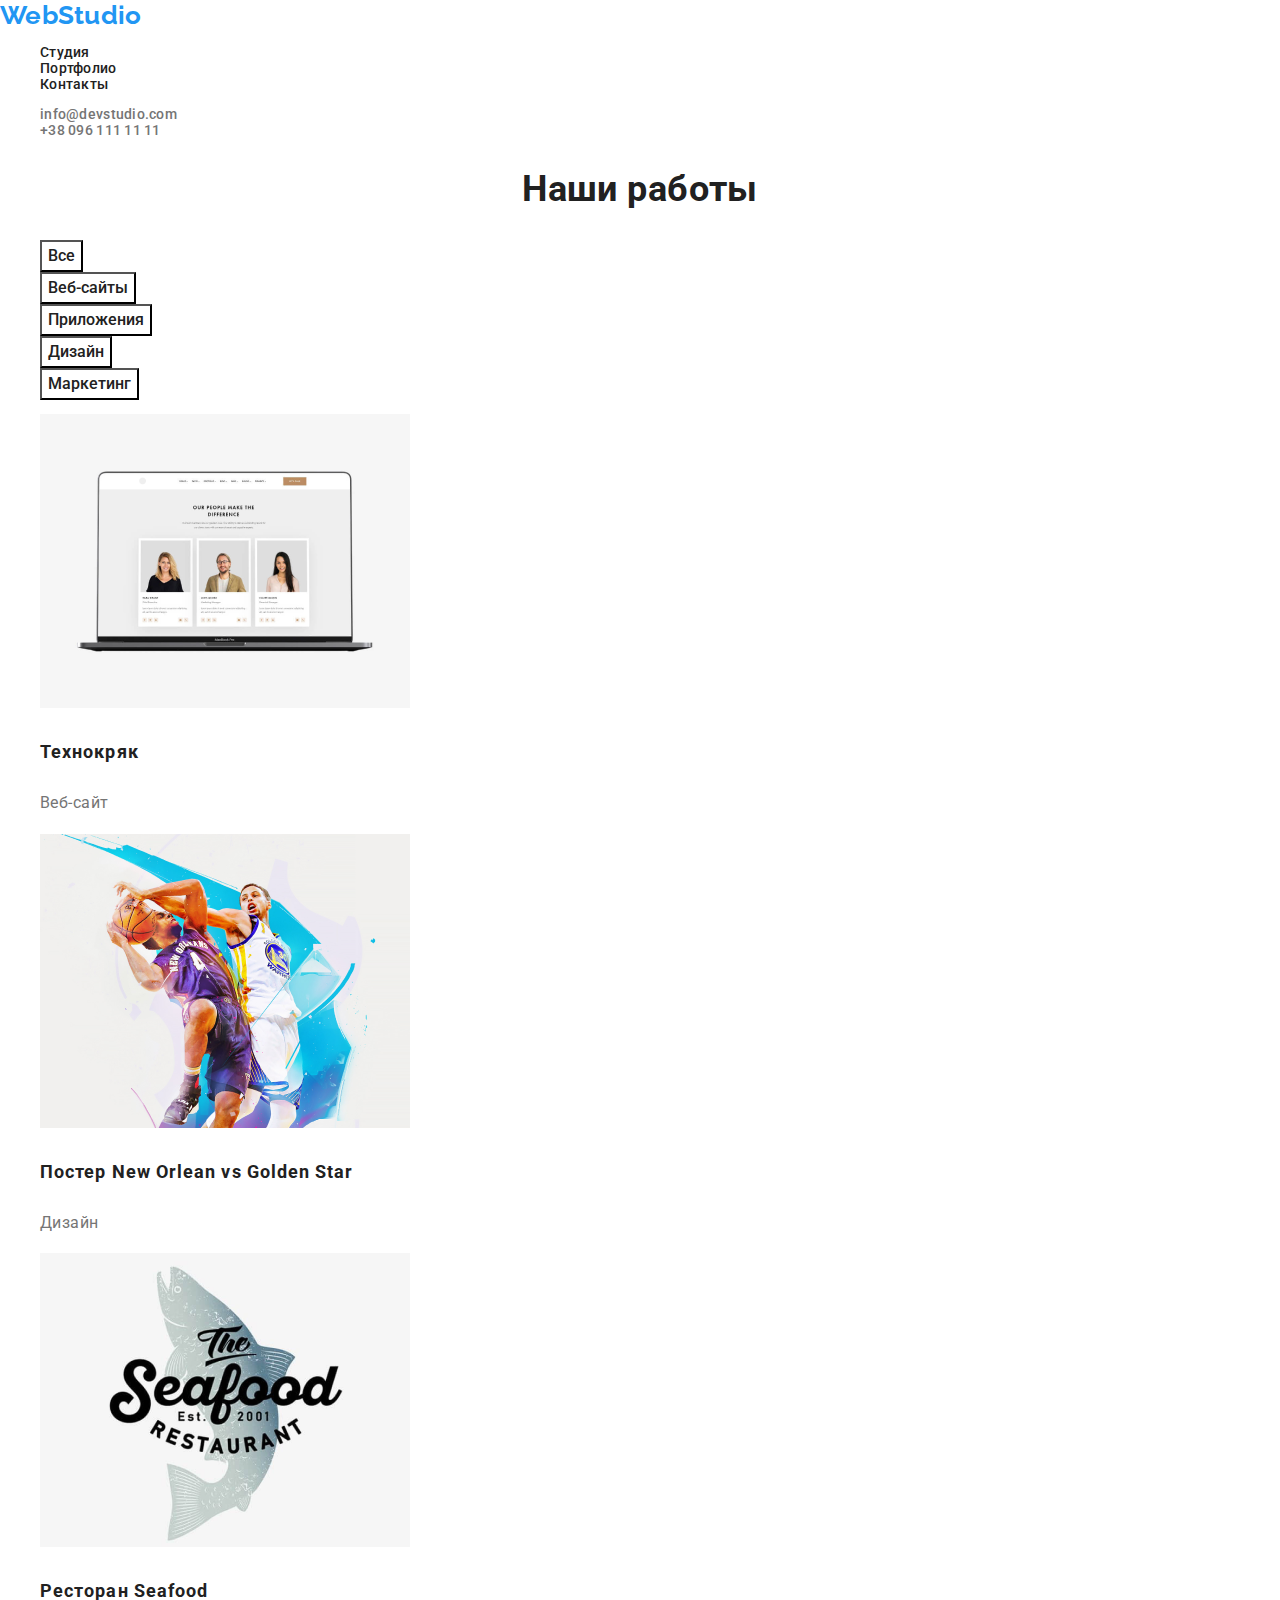
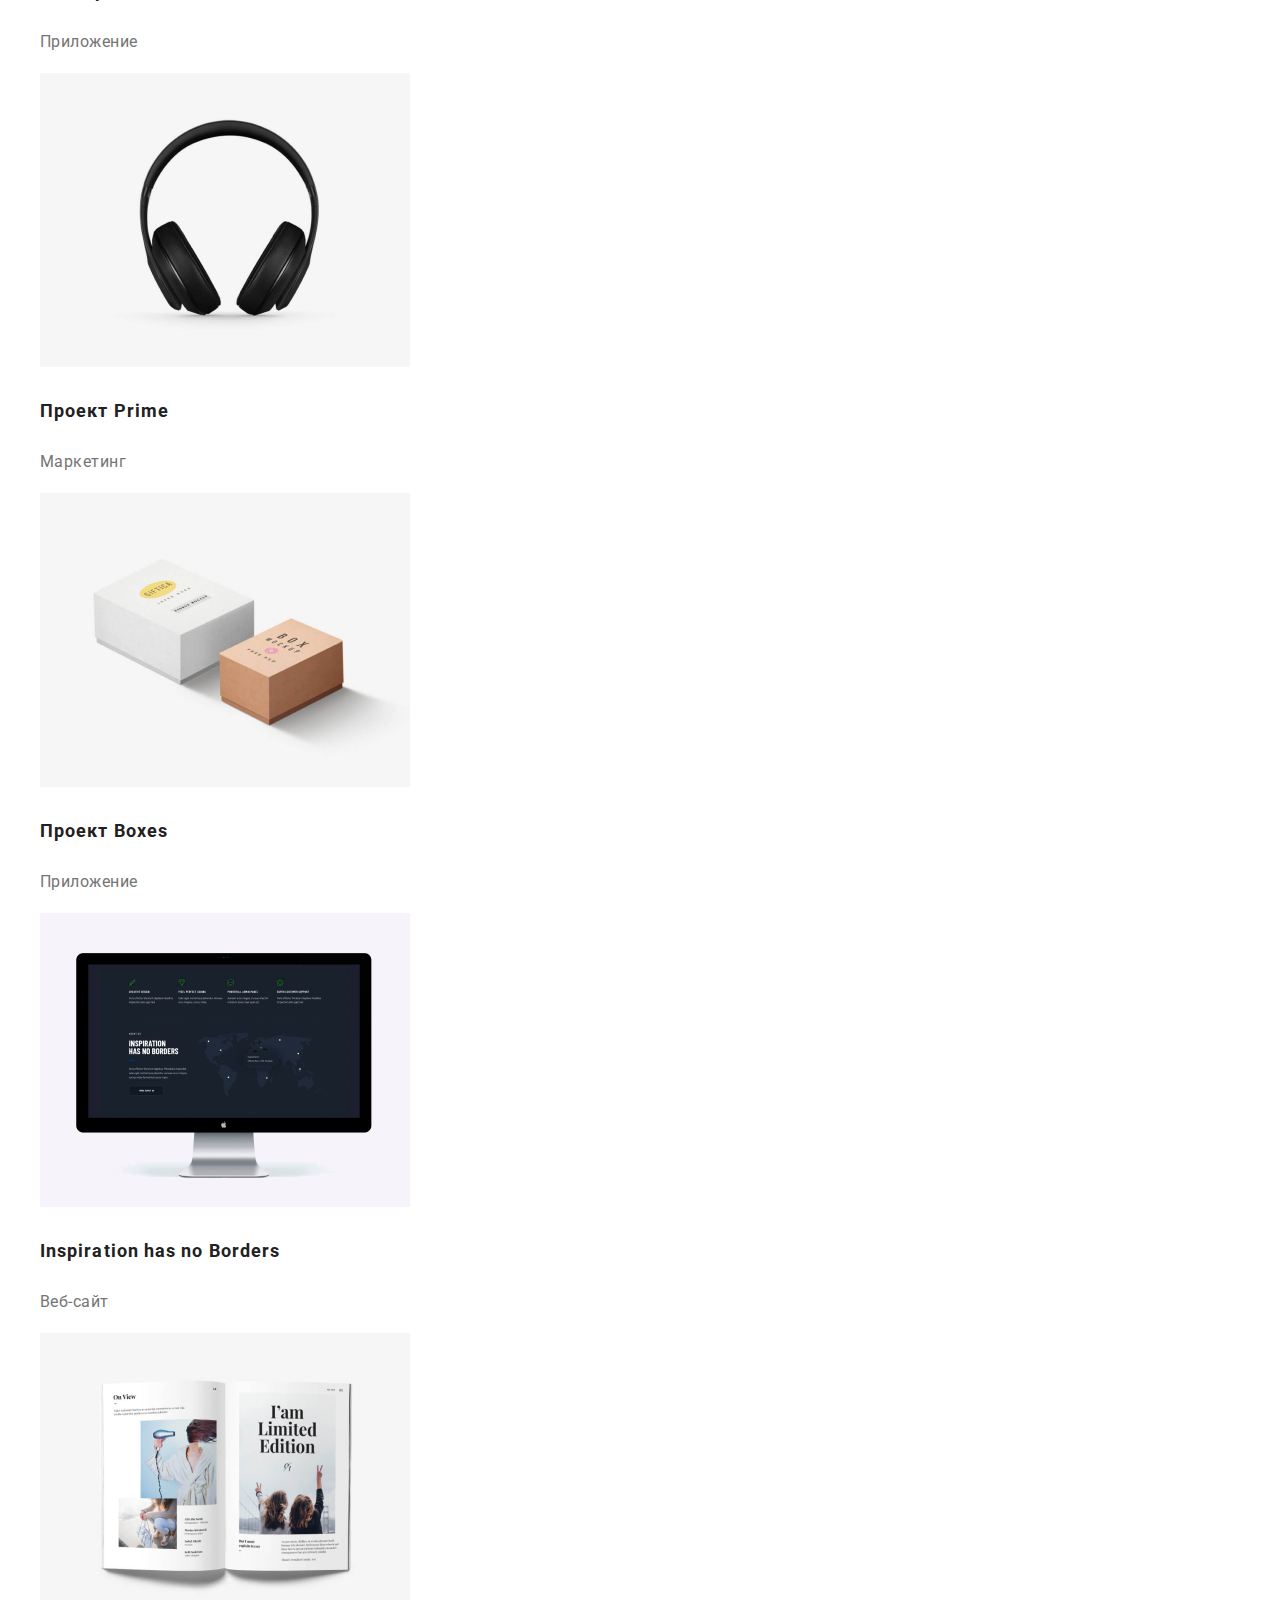
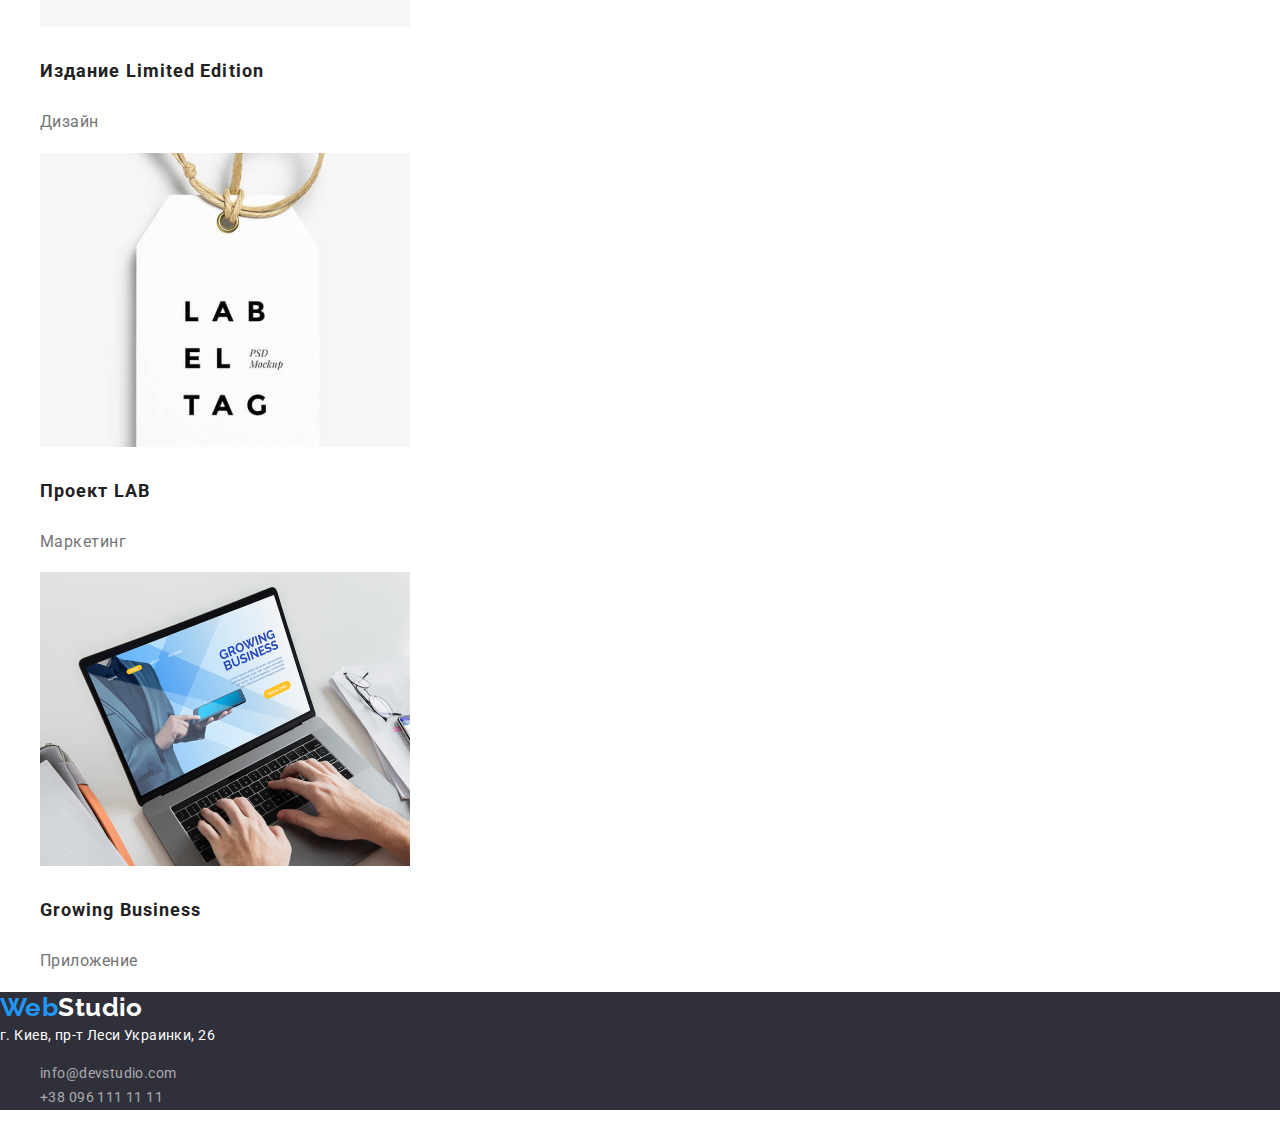
==== commit b022952d: "шрифт" ====
--- a/portfolio.html
+++ b/portfolio.html
@@ -43,16 +43,10 @@
             <ul>
                 <li><button type="button" class="works-button">Все</button></li>
                 <li><button type="button" class="works-button">Веб-сайты</button></li>
-                <li>
-                    <button type="button" class="works-button">Приложения</button>
-                </li>
+                <li><button type="button" class="works-button">Приложения</button></li>
                 <li><button type="button" class="works-button">Дизайн</button></li>
                 <li><button type="button" class="works-button">Маркетинг</button></li>
             </ul>
-        </section>
-
-        <!--Лучшие работы студии-->
-        <section class="best-works">
             <ul>
                 <li>
                     <a href="">
--- a/css/styles.css
+++ b/css/styles.css
@@ -98,21 +98,44 @@
   text-align: center;
 }
 
-.advantages-item,
-.team-item,
+.advantages-item {
+  color: var(--title-text-color);
+  font-size: 14px;
+  line-height: 16px;
+  letter-spacing: 0.03em;
+}
+.team-item {
+  color: var(--title-text-color);
+  font-size: 16px;
+  font-weight: 500;
+  line-height: 19px;
+  letter-spacing: 0.03em;
+}
 .work-item {
   color: var(--title-text-color);
+  font-size: 18px;
+  font-style: normal;
   font-weight: 700;
-  line-height: 1.14;
-  text-transform: uppercase;
+  line-height: 36px;
+  letter-spacing: 0.06em;
+  text-align: left;
 }
 
 .team {
   background-color: var(--team-background-color);
 }
-.team-content,
+.team-content {
+  font-size: 16px;
+  font-weight: 400;
+  line-height: 19px;
+  letter-spacing: 0.03em;
+}
 .work-content {
+  color: var(--primary-text-color);
   font-size: 16px;
+  font-weight: 400;
+  line-height: 30px;
+  letter-spacing: 0.03em;
   line-height: 1.18;
 }
 
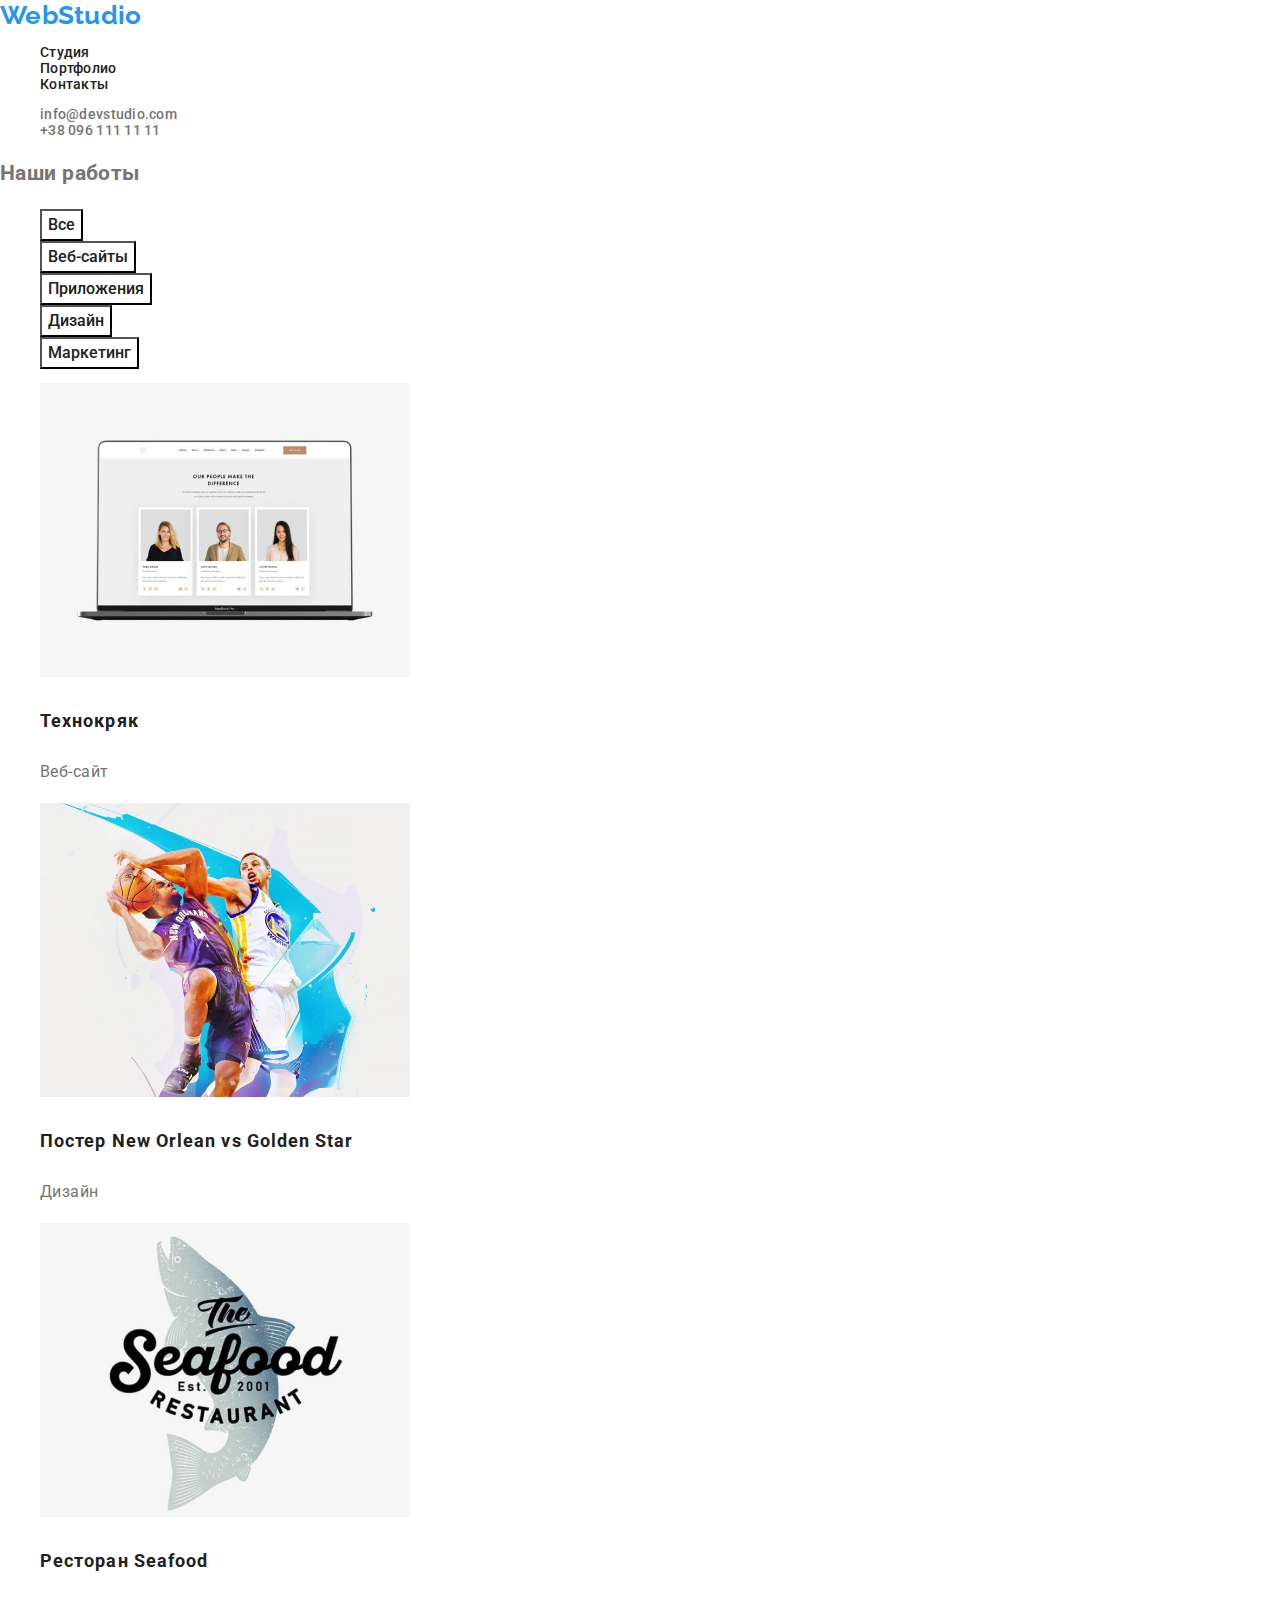
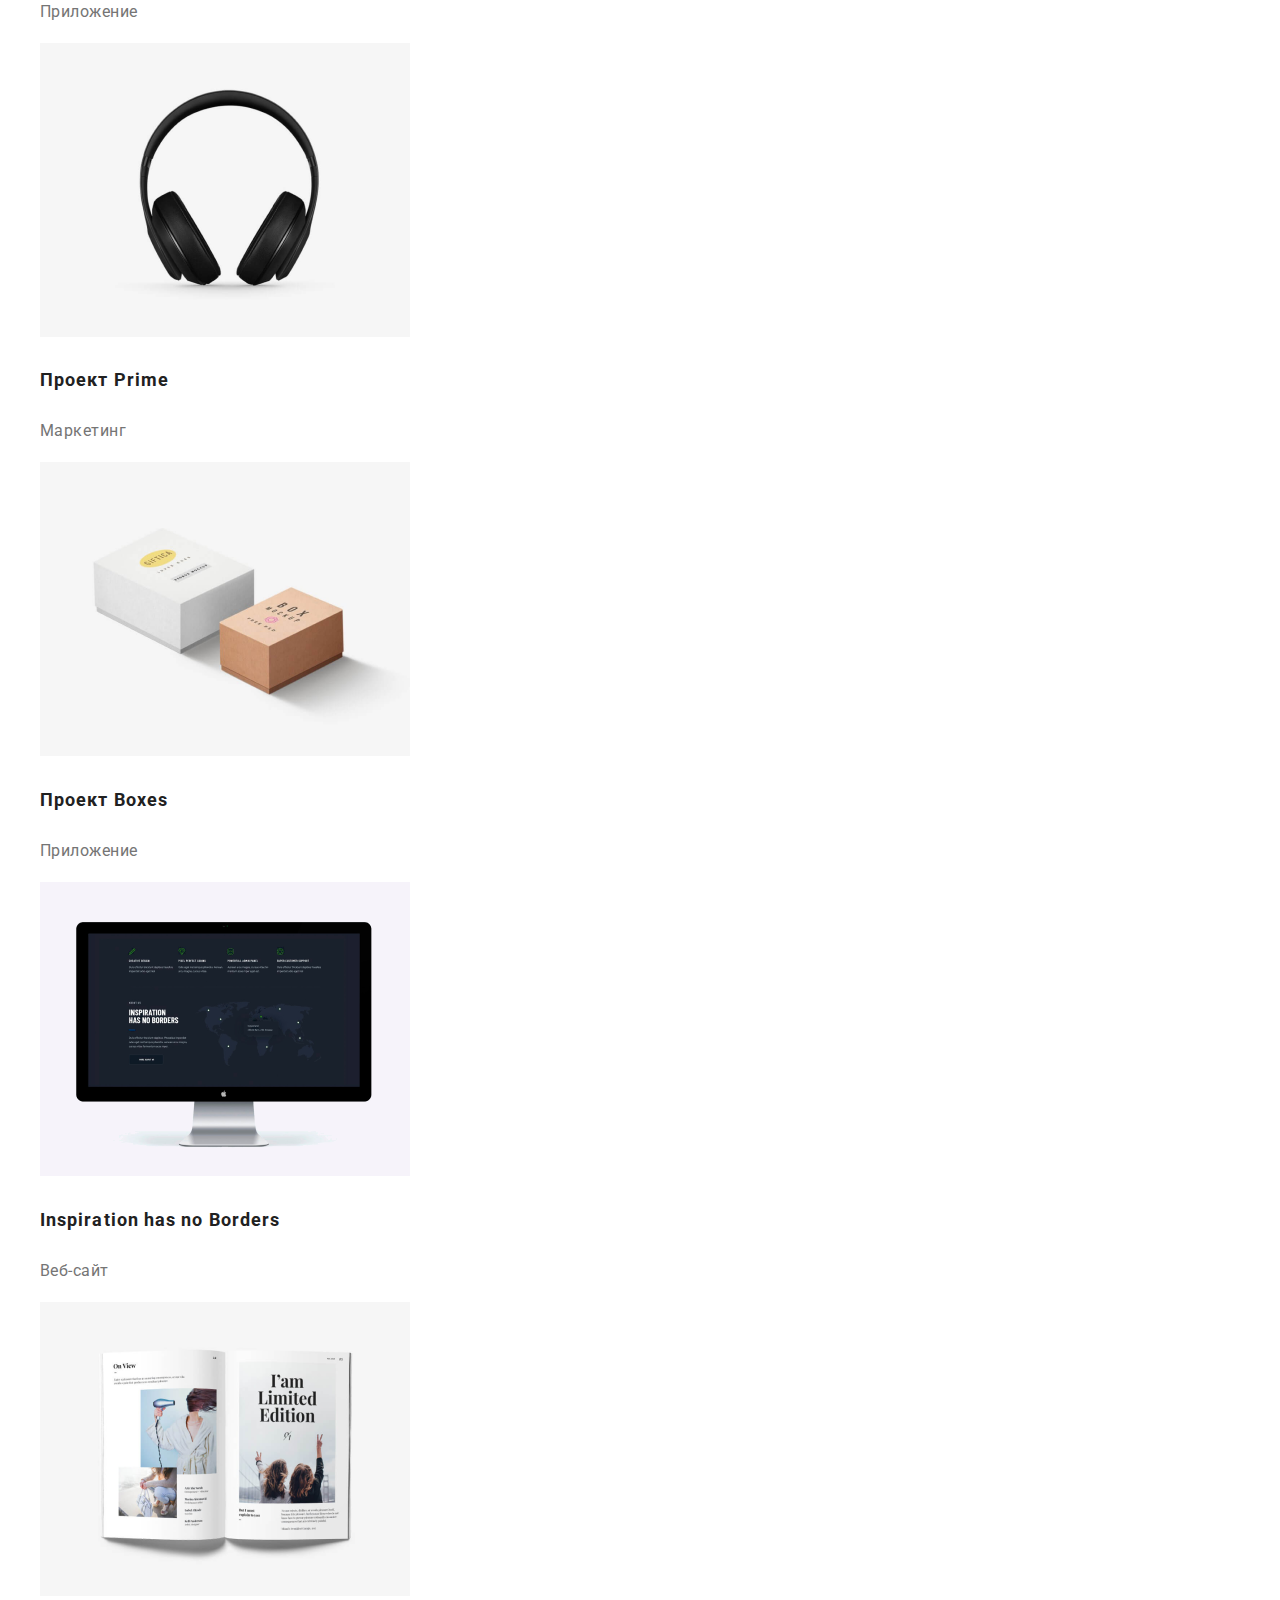
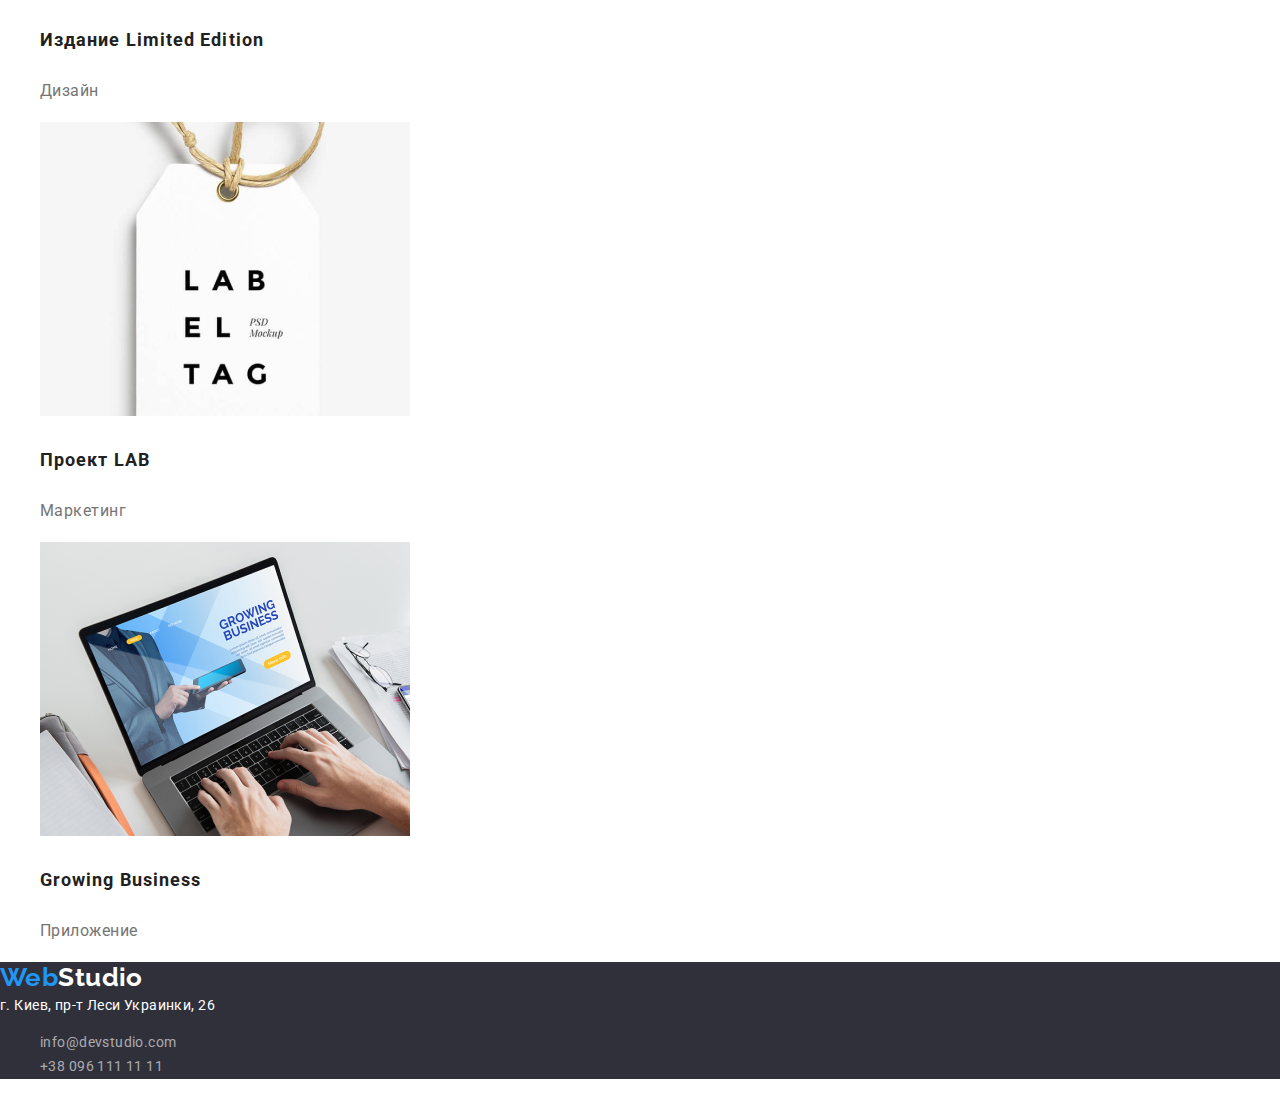
==== commit 9e996048: "добавил контейнер" ====
--- a/portfolio.html
+++ b/portfolio.html
@@ -4,7 +4,7 @@
 <head>
     <meta charset="UTF-8" />
     <meta name="viewport" content="width=device-width, initial-scale=1.0" />
-    <title>Портфолио</title>
+    <title>ДЗ-3-Портфолио</title>
     <link rel="stylesheet"
         href="https://cdnjs.cloudflare.com/ajax/libs/modern-normalize/1.0.0/modern-normalize.min.css" />
     <link rel="preconnect" href="https://fonts.gstatic.com" />
@@ -16,117 +16,161 @@
 
 <body>
     <!--Шапка-->
-    <header class="page-header">
-        <nav>
-            <a href="" class="logo-top"><span class="logoWeb">Web</span>Studio</a>
-            <ul class="site-nav">
-                <li><a href="./index.html">Студия</a></li>
-                <li><a href="./portfolio.html" class="current-link">Портфолио</a></li>
-                <li><a href="">Контакты</a></li>
+    <div class="container">
+        <header class="page-header">
+            <nav class="nav">
+                <a href="" class="logo-top"><span class="logoWeb">Web</span>Studio</a>
+                <ul class="nav-list">
+                    <li class="site-nav-link">
+                        <a class="site-nav-content" href="./index.html">Студия</a>
+                    </li>
+                    <li class="site-nav-link">
+                        <a href="./portfolio.html" class="site-nav-content">Портфолио</a>
+                    </li>
+                    <li class="site-nav-link">
+                        <a class="site-nav-content" href="">Контакты</a>
+                    </li>
+                </ul>
+            </nav>
+
+            <ul class="page-contacts-top">
+                <li class="page-contacts-link">
+                    <a href="mailto:info@devstudio.com" class="page-contacts-top-link">info@devstudio.com</a>
+                </li>
+                <li class="page-contacts-link">
+                    <a href="tel:+380961111111" class="page-contacts-top-link">+38 096 111 11 11</a>
+                </li>
             </ul>
-        </nav>
-
-        <ul class="page-contacts-top">
-            <li>
-                <a href="mailto:info@devstudio.com" class="page-contacts-top-link">info@devstudio.com</a>
-            </li>
-            <li>
-                <a href="tel:+380961111111" class="page-contacts-top-link">+38 096 111 11 11</a>
-            </li>
-        </ul>
-    </header>
+        </header>
+    </div>
 
     <main>
-        <!--Виды работ студии-->
-        <section class="works">
-            <h2 class="work-title">Наши работы</h2>
-            <ul>
-                <li><button type="button" class="works-button">Все</button></li>
-                <li><button type="button" class="works-button">Веб-сайты</button></li>
-                <li><button type="button" class="works-button">Приложения</button></li>
-                <li><button type="button" class="works-button">Дизайн</button></li>
-                <li><button type="button" class="works-button">Маркетинг</button></li>
-            </ul>
-            <ul>
-                <li>
-                    <a href="">
-                        <img src="./img/5.png" alt="Фото работников" />
-                        <h3 class="work-item">Технокряк</h3>
-                        <p class="work-content">Веб-сайт</p>
-                    </a>
-                </li>
-                <li>
-                    <a href="">
-                        <img src="./img/6.png" alt="Баскетболисты" />
-                        <h3 class="work-item">Постер New Orlean vs Golden Star</h3>
-                        <p class="work-content">Дизайн</p>
-                    </a>
-                </li>
-                <li>
-                    <a href="">
-                        <img src="./img/7.png" alt="Логотип-рыбы" />
-                        <h3 class="work-item">Ресторан Seafood</h3>
-                        <p class="work-content">Приложение</p>
-                    </a>
-                </li>
-                <li>
-                    <a href="">
-                        <img src="./img/8.png" alt="Наушники" />
-                        <h3 class="work-item">Проект Prime</h3>
-                        <p class="work-content">Маркетинг</p>
-                    </a>
-                </li>
-                <li>
-                    <a href="">
-                        <img src="./img/9.png" alt="Две коробки" />
-                        <h3 class="work-item">Проект Boxes</h3>
-                        <p class="work-content">Приложение</p>
-                    </a>
-                </li>
-                <li>
-                    <a href="">
-                        <img src="./img/10.png" alt="Монитор" />
-                        <h3 class="work-item">Inspiration has no Borders</h3>
-                        <p class="work-content">Веб-сайт</p>
-                    </a>
-                </li>
-                <li>
-                    <a href="">
-                        <img src="./img/11.png" alt="книга" />
-                        <h3 class="work-item">Издание Limited Edition</h3>
-                        <p class="work-content">Дизайн</p>
-                    </a>
-                </li>
-                <li>
-                    <a href="">
-                        <img src="./img/12.png" alt="Бирка с 3 элементами" />
-                        <h3 class="work-item">Проект LAB</h3>
-                        <p class="work-content">Маркетинг</p>
-                    </a>
-                </li>
-                <li>
-                    <a href="">
-                        <img src="./img/14.png" alt="Человек печатает на ноутбуке" />
-                        <h3 class="work-item">Growing Business</h3>
-                        <p class="work-content">Приложение</p>
-                    </a>
-                </li>
-            </ul>
-        </section>
+        <div class="full-works">
+            <div class="container">
+                <!-- работы студии-->
+                <section class="works">
+                    <h2 class="visually-hidden">Наши работы</h2>
+                    <ul class="works-button-list">
+                        <li class="works-button-item">
+                            <button type="button" class="works-button">Все</button>
+                        </li>
+                        <li class="works-button-item">
+                            <button type="button" class="works-button">Веб-сайты</button>
+                        </li>
+                        <li class="works-button-item">
+                            <button type="button" class="works-button">Приложения</button>
+                        </li>
+                        <li class="works-button-item">
+                            <button type="button" class="works-button">Дизайн</button>
+                        </li>
+                        <li class="works-button-item">
+                            <button type="button" class="works-button">Маркетинг</button>
+                        </li>
+                    </ul>
+
+                    <!--лучшие работы студии-->
+                    <ul class="works-list">
+                        <li class="works-list-item">
+                            <a href="">
+                                <img src="./img/5.png" alt="Команда на экране" width="370" class="work-img" />
+                                <div class="works-card">
+                                    <h3 class="work-item">Технокряк</h3>
+                                    <p class="work-content">Веб-сайт</p>
+                                </div>
+                            </a>
+                        </li>
+                        <li class="works-list-item">
+                            <a href="">
+                                <img src="./img/6.png" alt="Баскетболисты" width="370" class="work-img" />
+                                <div class="works-card">
+                                    <h3 class="work-item">Постер New Orlean vs Golden Star</h3>
+                                    <p class="work-content">Дизайн</p>
+                                </div>
+                            </a>
+                        </li>
+                        <li class="works-list-item">
+                            <a href="">
+                                <img src="./img/7.png" alt="Логотип заведения" width="370" class="work-img" />
+                                <div class="works-card">
+                                    <h3 class="work-item">Ресторан Seafood</h3>
+                                    <p class="work-content">Приложение</p>
+                                </div>
+                            </a>
+                        </li>
+                        <li class="works-list-item">
+                            <a href="">
+                                <img src="./img/8.png" alt="Наушники" width="370" class="work-img" />
+                                <div class="works-card">
+                                    <h3 class="work-item">Проект Prime</h3>
+                                    <p class="work-content">Маркетинг</p>
+                                </div>
+                            </a>
+                        </li>
+                        <li class="works-list-item">
+                            <a href="">
+                                <img src="./img/9.png" alt="Пара коробок" width="370" class="work-img" />
+                                <div class="works-card">
+                                    <h3 class="work-item">Проект Boxes</h3>
+                                    <p class="work-content">Приложение</p>
+                                </div>
+                            </a>
+                        </li>
+                        <li class="works-list-item">
+                            <a href="">
+                                <img src="./img/10.png" alt="Черный монитор" width="370" class="work-img" />
+                                <div class="works-card">
+                                    <h3 class="work-item">Inspiration has no Borders</h3>
+                                    <p class="work-content">Веб-сайт</p>
+                                </div>
+                            </a>
+                        </li>
+                        <li class="works-list-item">
+                            <a href="">
+                                <img src="./img/11.png" alt="Открытая книга" width="370" class="work-img" />
+                                <div class="works-card">
+                                    <h3 class="work-item">Издание Limited Edition</h3>
+                                    <p class="work-content">Дизайн</p>
+                                </div>
+                            </a>
+                        </li>
+                        <li class="works-list-item">
+                            <a href="">
+                                <img src="./img/12.png" alt="Бирка" width="370" class="work-img" />
+                                <div class="works-card">
+                                    <h3 class="work-item">Проект LAB</h3>
+                                    <p class="work-content">Маркетинг</p>
+                                </div>
+                            </a>
+                        </li>
+                        <li class="works-list-item">
+                            <a href="">
+                                <img src="./img/14.png" alt="Рука на ноутбуке" width="370" class="work-img" />
+                                <div class="works-card">
+                                    <h3 class="work-item">Growing Business</h3>
+                                    <p class="work-content">Приложение</p>
+                                </div>
+                            </a>
+                        </li>
+                    </ul>
+                </section>
+            </div>
+        </div>
     </main>
 
     <!--Футер-->
     <footer>
-        <a href="" class="logo-footer"><span class="logoWeb">Web</span>Studio</a>
-        <address>г. Киев, пр-т Леси Украинки, 26</address>
-        <ul class="page-contacts-footer">
-            <li>
-                <a href="mailto:info@devstudio.com" class="page-contacts-footer-link">info@devstudio.com</a>
-            </li>
-            <li>
-                <a href="tel:+380961111111" class="page-contacts-footer-link">+38 096 111 11 11</a>
-            </li>
-        </ul>
+        <div class="container">
+            <a href="" class="logo-footer"><span class="logoWeb">Web</span>Studio</a>
+            <address>г. Киев, пр-т Леси Украинки, 26</address>
+            <ul class="page-contacts-footer">
+                <li>
+                    <a href="mailto:info@devstudio.com" class="page-contacts-footer-link">info@devstudio.com</a>
+                </li>
+                <li>
+                    <a href="tel:+380961111111" class="page-contacts-footer-link">+38 096 111 11 11</a>
+                </li>
+            </ul>
+        </div>
     </footer>
 </body>
 
--- a/css/styles.css
+++ b/css/styles.css
@@ -114,11 +114,9 @@
 .work-item {
   color: var(--title-text-color);
   font-size: 18px;
-  font-style: normal;
   font-weight: 700;
   line-height: 36px;
   letter-spacing: 0.06em;
-  text-align: left;
 }
 
 .team {
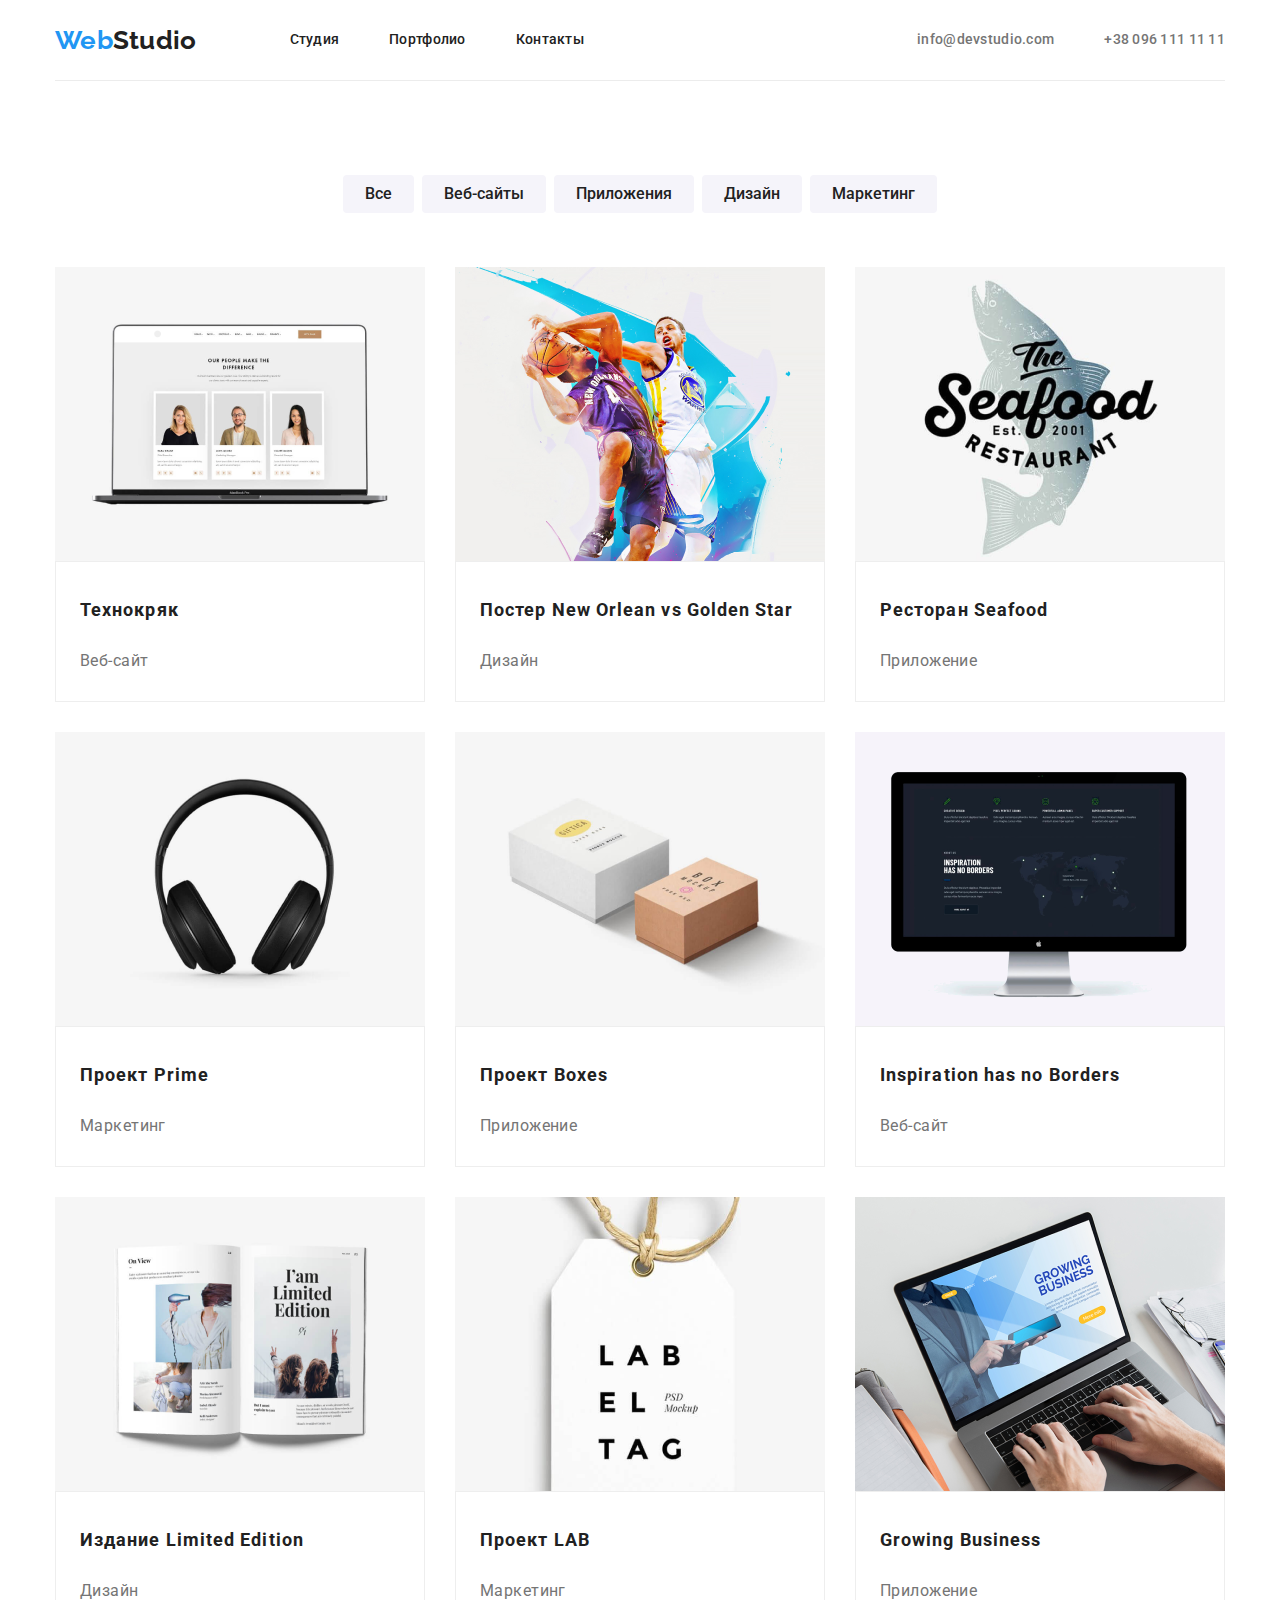
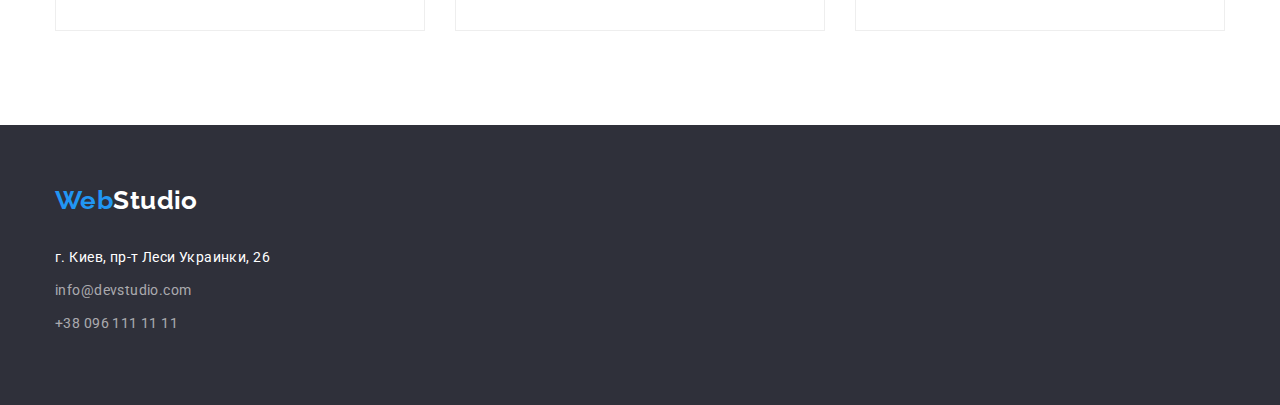
==== commit e10f4553: "go" ====
--- a/portfolio.html
+++ b/portfolio.html
@@ -163,7 +163,7 @@
             <a href="" class="logo-footer"><span class="logoWeb">Web</span>Studio</a>
             <address>г. Киев, пр-т Леси Украинки, 26</address>
             <ul class="page-contacts-footer">
-                <li>
+                <li class="footer-link">
                     <a href="mailto:info@devstudio.com" class="page-contacts-footer-link">info@devstudio.com</a>
                 </li>
                 <li>
--- a/css/styles.css
+++ b/css/styles.css
@@ -6,15 +6,33 @@
 основной #E5E5E5 
 вторичный #2F303A */
 
+html {
+  box-sizing: border-box;
+}
+*::before,
+*::after {
+  box-sizing: inherit;
+}
 :root {
   --primary-text-color: #757575;
   --title-text-color: #212121;
   --white-text-color: #ffffff;
   --accent-color: #2196f3;
+  --footer-color: rgba(255, 255, 255, 0.6);
 
   --main-background-color: #ffffff;
   --sec-background-color: #2f303a;
   --team-background-color: #f5f4fa;
+}
+
+.container {
+  width: 1200px;
+  padding-left: 15px;
+  padding-right: 15px;
+  margin: 0 auto;
+}
+.page-header {
+  border-bottom: 1px solid #ececec;
 }
 
 body {
@@ -26,17 +44,48 @@
   color: var(--primary-text-color);
   background-color: var(--main-background-color);
 }
+
+ul {
+  list-style: none;
+  margin: 0px;
+  padding: 0px;
+}
+h1,
+h2,
+h3 {
+  margin: 0px;
+}
+a {
+  text-decoration: none;
+  color: var(--title-text-color);
+  display: block;
+  margin: 0;
+}
+
+p {
+  margin: 0px;
+}
 button {
   font-family: inherit;
 }
-ul {
-  list-style: none;
-}
-a {
+
+footer {
+  color: var(--white-text-color);
+  line-height: 1.71;
+  background-color: var(--sec-background-color);
+  padding-top: 60px;
+  padding-bottom: 60px;
+}
+
+address {
   text-decoration: none;
-  color: var(--title-text-color);
-}
-
+  font-style: normal;
+  display: block;
+  margin-bottom: 9px;
+}
+header {
+  display: flex;
+}
 /*Шапка*/
 
 .page-header {
@@ -44,34 +93,73 @@
   line-height: 1.14;
   letter-spacing: 0.02em;
   color: var(--title-text-color);
+
+  justify-content: space-between;
 }
 .page-header :hover,
 .page-header :focus {
   color: var(--accent-color);
 }
+
+.nav,
+.page-contacts-top {
+  display: flex;
+  align-items: center;
+}
+
 .logo-top {
   font-family: "Raleway", sans-serif;
   font-weight: 700;
   font-size: 26px;
   line-height: 1.19;
-  color: #000000;
+  color: var(--title-text-color);
+
+  margin-right: 93px;
 }
 .logoWeb {
-  color: #2196f3;
+  color: var(--accent-color);
+}
+
+.nav-list {
+  display: flex;
+}
+.nav-list :last-child {
+  margin-right: 0px;
+}
+
+.site-nav-link {
+  margin-right: 50px;
+}
+
+.site-nav-content {
+  display: block;
+  padding-top: 32px;
+  padding-bottom: 32px;
+}
+
+.page-contacts-top {
+  display: flex;
+}
+.page-contacts-top-link :last-child {
+  margin-left: 0px;
 }
 .page-contacts-top-link {
   color: var(--primary-text-color);
+
+  margin-left: 50px;
+  padding-top: 32px;
+  padding-bottom: 32px;
 }
 /*заказать услугу*/
 .order {
   background-color: var(--sec-background-color);
+  text-align: center;
 }
 .order-title {
   color: var(--white-text-color);
   font-weight: 900;
   font-size: 44px;
   line-height: 1.36;
-  text-align: center;
   letter-spacing: 0.06em;
   text-transform: uppercase;
 }
@@ -81,13 +169,61 @@
   font-size: 16px;
   line-height: 1.87;
   background-color: var(--accent-color);
+  radius: 4px;
+
+  width: 200px;
+  height: 50px;
+  margin-top: 30px;
 }
 .order-button:hover,
 .order-button:focus {
   color: var(--white-text-color);
 }
 
-/*секция */
+.main-title {
+  display: block;
+  padding-top: 200px;
+  padding-bottom: 200px;
+  width: 696px;
+  margin: auto;
+}
+
+/*секция 2, 3, 4, 5*/
+.visually-hidden {
+  position: absolute;
+  clip: rect (0000);
+  width: 1px;
+  height: 1px;
+  margin: -1px;
+  opacity: 0;
+}
+
+.benefits {
+  padding-top: 94px;
+  padding-bottom: 94px;
+}
+
+.benefits-list {
+  display: flex;
+}
+.benefits-item {
+  color: var(--title-text-color);
+  font-weight: 700;
+  font-size: 14px;
+  line-height: 1.14;
+  text-transform: uppercase;
+
+  margin-bottom: 10px;
+}
+.benefits-list-item:not(:last-child) {
+  margin-right: 30px;
+}
+
+.offer {
+  padding-bottom: 94px;
+}
+
+.benefits-title,
 .offer-title,
 .team-title,
 .work-title {
@@ -97,57 +233,102 @@
   line-height: 1.16;
   text-align: center;
 }
-
-.advantages-item {
-  color: var(--title-text-color);
-  font-size: 14px;
-  line-height: 16px;
-  letter-spacing: 0.03em;
-}
+.offer-list {
+  display: flex;
+}
+.offer-title {
+  margin-bottom: 50px;
+}
+
+.offer-list-link:not(:last-child) {
+  margin-right: 30px;
+}
+.offer-img {
+  display: block;
+}
+
 .team-item {
   color: var(--title-text-color);
-  font-size: 16px;
-  font-weight: 500;
-  line-height: 19px;
-  letter-spacing: 0.03em;
+  font-weight: 700;
+  line-height: 1.14;
+}
+.team-item {
+  margin-bottom: 10px;
 }
 .work-item {
   color: var(--title-text-color);
+  font-weight: 700;
   font-size: 18px;
-  font-weight: 700;
   line-height: 36px;
   letter-spacing: 0.06em;
 }
 
 .team {
   background-color: var(--team-background-color);
-}
-.team-content {
-  font-size: 16px;
-  font-weight: 400;
-  line-height: 19px;
-  letter-spacing: 0.03em;
-}
+
+  display: block;
+  padding-top: 94px;
+  padding-bottom: 94px;
+}
+.team-title {
+  margin-bottom: 50px;
+}
+.team-list {
+  display: flex;
+}
+.team-img {
+  display: block;
+}
+
+.team-content,
 .work-content {
   color: var(--primary-text-color);
   font-size: 16px;
-  font-weight: 400;
-  line-height: 30px;
-  letter-spacing: 0.03em;
   line-height: 1.18;
 }
 
-.work-content {
-  line-height: 1.87;
-}
-
+.team-list-item:not(:last-child) {
+  margin-right: 30px;
+}
+
+.team-card {
+  display: block;
+  background-color: var(--main-background-color);
+  padding-top: 30px;
+  padding-bottom: 30px;
+  text-align: center;
+}
+
+.full-works {
+  padding-top: 94px;
+  padding-bottom: 94px;
+}
+
+.works-button-list {
+  display: flex;
+  justify-content: center;
+  margin-bottom: 34px;
+}
 .works-button {
   color: var(--title-text-color);
   font-weight: 500;
   font-size: 16px;
   line-height: 1.62;
   text-align: center;
-  background-color: var(--add-background-color);
+  background-color: var(--team-background-color);
+  border: none;
+  border-radius: 4px;
+  padding: 6px 22px;
+
+  cursor: pointer;
+}
+
+.works-button-item {
+  margin-right: 8px;
+  margin-bottom: 20px;
+}
+.works-button-item:last-child {
+  margin-right: 0px;
 }
 
 .works-button:hover,
@@ -156,23 +337,50 @@
   background-color: var(--accent-color);
 }
 
+.works-list {
+  display: flex;
+  flex-wrap: wrap;
+}
+.works-list-item {
+  width: calc((100% - 60) / 3);
+  margin-right: 30px;
+  margin-bottom: 30px;
+}
+.works-list-item:nth-child(3n) {
+  margin-right: 0px;
+}
+.works-list-item:nth-last-child(-n + 3) {
+  margin-bottom: 0px;
+}
+
+.work-img {
+  display: block;
+}
+.works-card {
+  display: block;
+  padding: 20px 24px;
+  border: 1px solid #eeeeee;
+}
+.work-item,
+.work-content {
+  padding-top: 10px;
+  padding-bottom: 10px;
+}
+.work-item {
+  margin-bottom: 4px;
+}
+
 /*Футер*/
 
-footer {
-  color: var(--white-text-color);
-  line-height: 1.71;
-  background-color: var(--sec-background-color);
-}
 .logo-footer {
   font-family: "Raleway", sans-serif;
   font-weight: 700;
   font-size: 26px;
   line-height: 1.19;
   color: var(--white-text-color);
-}
-address {
-  text-decoration: none;
-  font-style: normal;
+
+  display: block;
+  margin-bottom: 30px;
 }
 
 .page-contacts-footer :hover,
@@ -180,5 +388,10 @@
   color: var(--accent-color);
 }
 .page-contacts-footer-link {
-  color: rgba(255, 255, 255, 0.6);
-}
+  color: var(--footer-color);
+  display: block;
+  margin-bottom: 9px;
+}
+.page-contacts-footer-link:first-child {
+  margin-bottom: 9px;
+}
